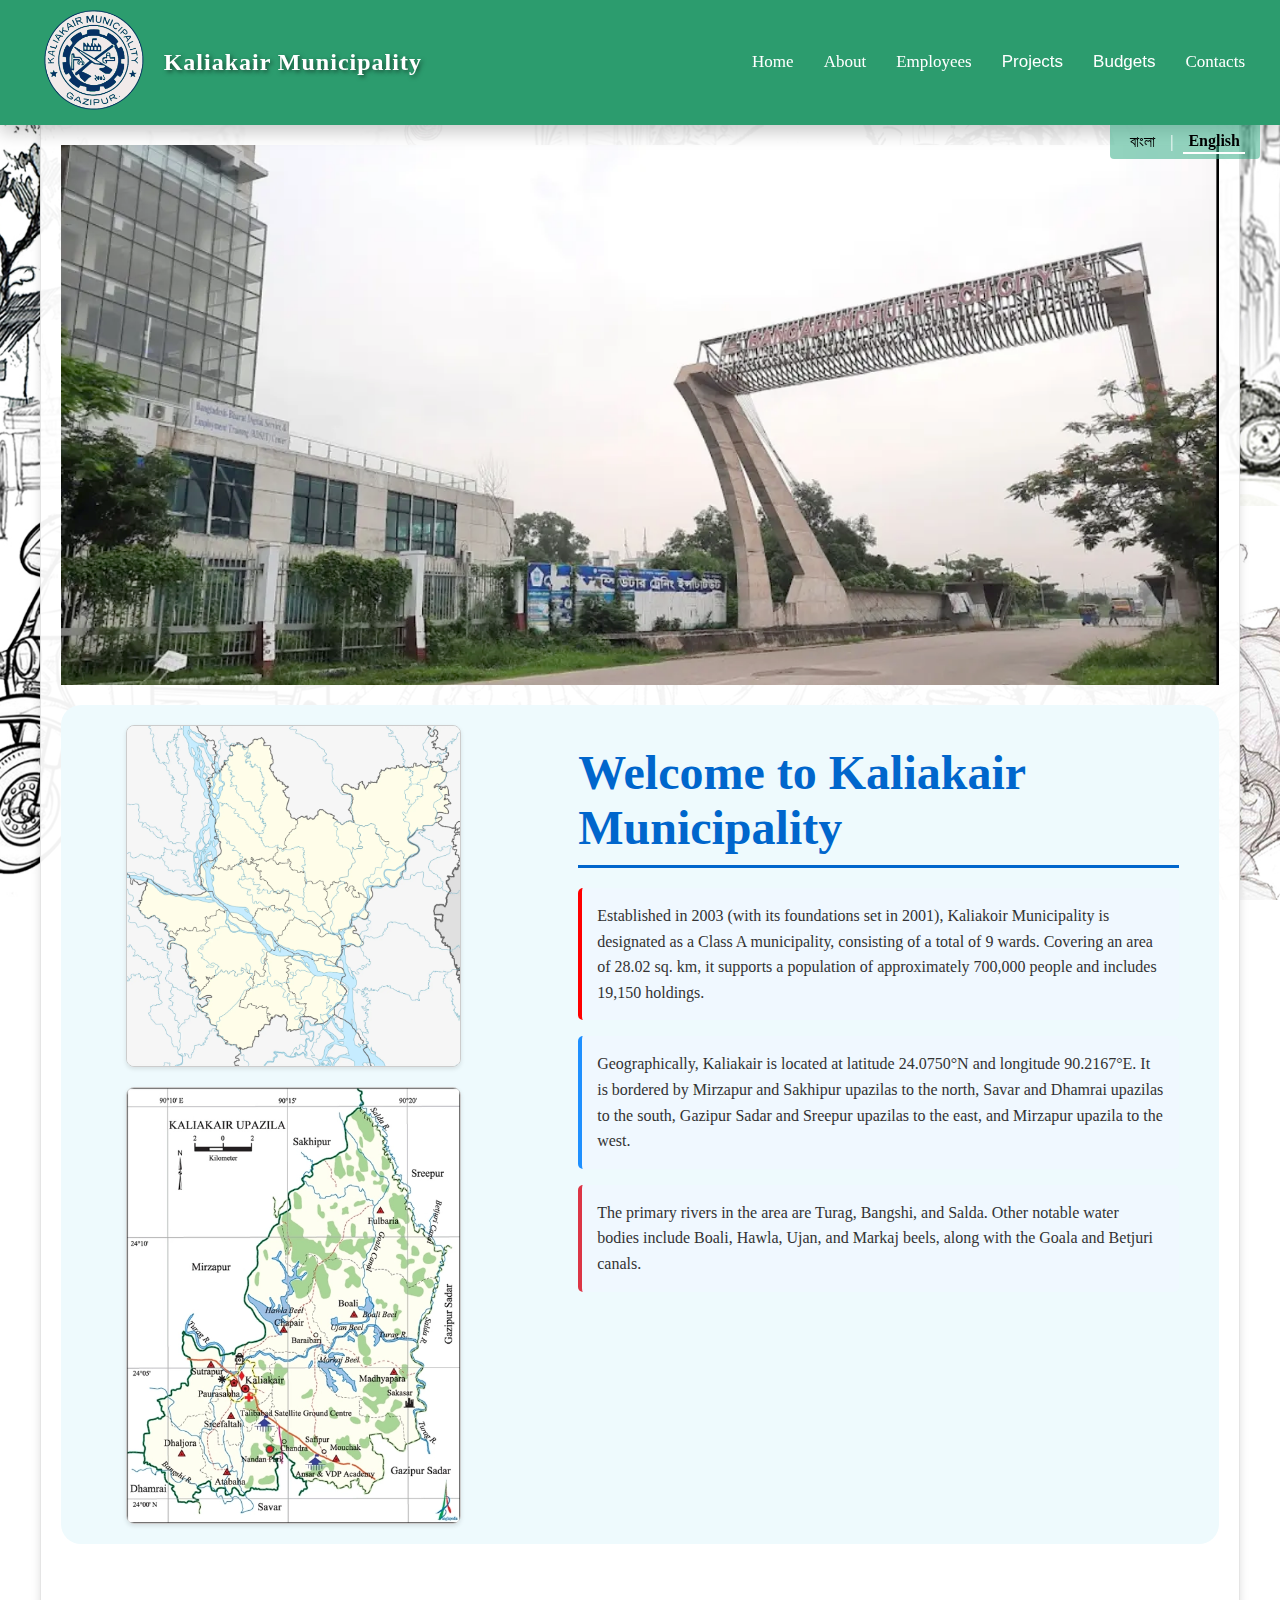
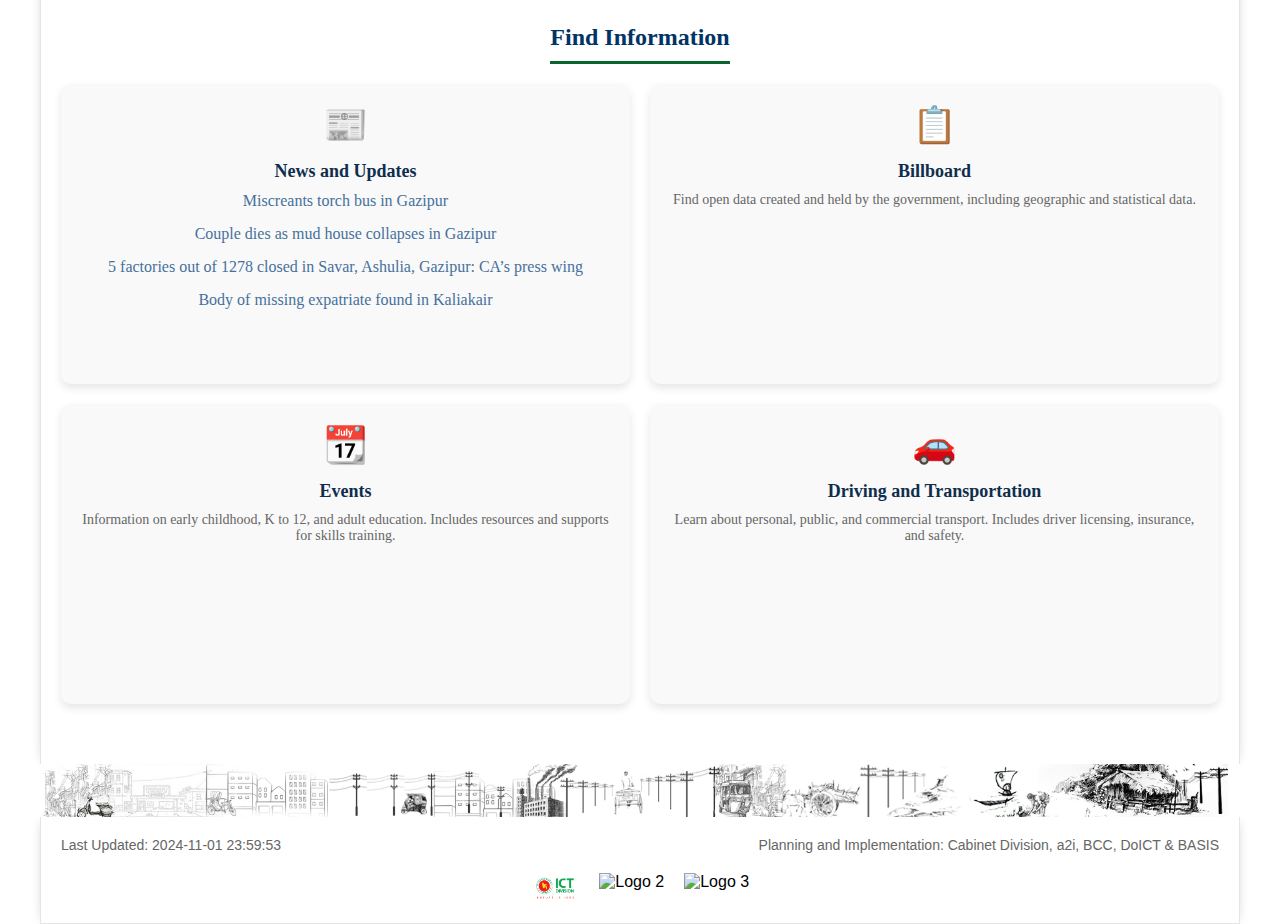
==== index.html @ f14a9e42 "img size adj" ====
<!DOCTYPE html>
<html>
  <head>
    <title>Kaliakair Pauroshova - Municipal Information</title>
    <meta charset="UTF-8">
    <meta name="viewport" content="width=device-width, initial-scale=1.0">
    <meta name="description" content="Official information about Kaliakair Pauroshova (Municipality). Learn about local governance, services, and community updates from the best pouroshova in the region.">
    <meta name="keywords" content="Kaliakair Pauroshova, Kaliakair Municipality, local government, Bangladesh municipality, pouroshova, Gazipur, Dhaka">
    <meta property="og:title" content="Kaliakair Pauroshova - Municipal Information">
    <meta property="og:description" content="Official information about Kaliakair Pauroshova (Municipality). Learn about local governance and community services.">
    <meta property="og:type" content="website">
    <meta property="og:locale" content="en_US,bn_BD">
    <meta name="language" content="English">
    <meta name="author" content="Kaliakair Pauroshova">
    <meta name="geo.region" content="BD">
    <meta name="geo.placename" content="Kaliakair">
    <meta charset="UTF-8">
		<meta name="viewport" content="width=device-width, initial-scale=1.0">
    
    <link rel="stylesheet" href="general.css">
    <link rel="stylesheet" href="navbar.css">
    <link rel="stylesheet" href="footer.css">
    <link rel="stylesheet" href="index.css">
		<title>Kaliakair Municipality</title>
  </head>
  
  <body>   

    <div class="body-section">
      <!--all the body content goes here-->
      <!--ie stuff inside inner white box-->
      <!--This dynamic header will contain image that changes with each reload-->
      <div id="dynamic-header" class="dynamic-header"></div>

      <div class="top-content">
        <div class="image-section">
          <img src="Assets/Maps/Bangladesh_Kaliakair.webp" alt="Map of Bangladesh highlighting Kaliakair">
          <img src="Assets/Maps/KaliakoirUpazilaRiver.webp" alt="Map of Kaliakair Upazila showing rivers and landmarks">
        </div>
      
        <div class="text-section">
          <h1 data-translate="welcome-title" >Welcome to Kaliakair Municipality</h1>
          
          <p data-translate="welcome-intro">
            Established in 2003 (with its foundations set in 2001), Kaliakoir Municipality 
            is designated as a Class A municipality, consisting of a total of 9 wards. 
            Covering an area of 28.02 sq. km, it supports a population of approximately 
            700,000 people and includes 19,150 holdings.
          </p>
      
          <p data-translate="welcome-geography">
            Geographically, Kaliakair is located at latitude 24.0750°N and longitude 
            90.2167°E. It is bordered by Mirzapur and Sakhipur upazilas to the north, 
            Savar and Dhamrai upazilas to the south, Gazipur Sadar and Sreepur upazilas 
            to the east, and Mirzapur upazila to the west.
          </p>
      
          <p data-translate="welcome-rivers">
            The primary rivers in the area are Turag, Bangshi, and Salda. Other notable 
            water bodies include Boali, Hawla, Ujan, and Markaj beels, along with the 
            Goala and Betjuri canals.
          </p>
        </div>
      </div>
      
      <!--information cards-->
      <div class="information-section">
        <h2 data-translate="find-info">Find Information</h2>
        <div class="info-grid">
          <div class="info-card">
            <div class="info-icon">📰</div>
            <h3 data-translate="news-header">News and Updates</h3>
            <ul>
              <li><a href="https://en.prothomalo.com/bangladesh/local-news/dbmx3by8v7" target="_blank">
                Miscreants torch bus in Gazipur</a>
              </li>
              <li><a href="https://en.prothomalo.com/bangladesh/local-news/om84py3yng" target="_blank">
                Couple dies as mud house collapses in Gazipur</a>
              </li>
              <li><a href="https://en.prothomalo.com/business/local/fow88gi0ez" target="_blank">
                5 factories out of 1278 closed in Savar, Ashulia, Gazipur: CA’s press wing</a>
              </li>
              <li><a href="https://en.prothomalo.com/bangladesh/Body-of-missing-expatriate-found-in-Kaliakair" target="_blank">
                Body of missing expatriate found in Kaliakair</a>
              </li>
            </ul>
          </div>
          <div class="info-card">
            <div class="info-icon">📋</div>
            <h3>Billboard</h3>
            <p>Find open data created and held by the government, including geographic and statistical data.</p>
          </div>
          <div class="info-card">
            <div class="info-icon">📆</div>
            <h3>Events</h3>
            <p>Information on early childhood, K to 12, and adult education. Includes resources and supports for skills training.</p>
          </div>
          <div class="info-card">
            <div class="info-icon">🚗</div>
            <h3>Driving and Transportation</h3>
            <p>Learn about personal, public, and commercial transport. Includes driver licensing, insurance, and safety.</p>
          </div>
        </div>
      </div>

    </div>
    
    
    <script src="footer-loader.js"></script>
    <script src="navbar-loader.js"></script>
    <script src="language-switcher.js"></script>
    <script src="index.js"></script>
  </body>
</html>
---- general.css ----
:root {
  --width-body-section: 1200px;
  --min-footer-width: 630px;
  --height-navbar: 125px;
  --color-navbar-transparent: rgba(0, 131, 76, 0.8);
  --color-navbar-solid: rgb(44, 156, 110);
  --color-navbar-buttons: rgb(0, 167, 117);
}


*{
  margin: 0;
  padding: 0;
  box-sizing: border-box;
}


body{
  margin-top: var(--height-navbar);
  margin-bottom: 0;

  /*bg image related css*/
  background-image: url('/Assets/artwork/web_2.jpg');
  background-position: center center;
  background-repeat: no-repeat;
  background-size: cover;
  background-attachment: fixed;
  min-height: 100vh;
}

/*Styles to make mid body section in a semi-transparent box*/
/*this box contains the webpage's main content*/
.body-section{
  max-width: var(--width-body-section);
  margin: 0 auto;
  background-color: rgba(255, 255, 255, 0.95); /* semi-transparent white */
  padding: 20px;
  
  box-shadow: 
        5px 0 10px -5px rgba(0, 0, 0, 0.1),
        -5px 0 10px -5px rgba(0, 0, 0, 0.1),
        0 5px 10px -5px rgba(0, 0, 0, 0.1);
  border-left: 1px solid rgba(0, 0, 0, 0.1);
  border-right: 1px solid rgba(0, 0, 0, 0.1);
  /*border-bottom: 1px solid rgba(0, 0, 0, 0.1);*/

  /*padding-bottom: 2500px; /*test scrolling*/
  
}
---- navbar.css ----
:root{
  --navbar-logo-margin: calc(100px - ((1700px - 100vw) / 5.5));
}

/* Base styles (mobile-first) */
.navbar {
  background-color: var(--color-navbar-transparent);
  position: fixed;
  left: 0;
  right: 0;
  top: 0;
  z-index: 1000;
  box-shadow: 0px 8px 16px 0px rgba(0, 0, 0, 0.2);

  transition: background-color 0.3s ease;
}

/*navigation top clickable header "kaliakair-pourashava"*/
.navbar-content a{
  text-decoration: none;
  color: rgb(0, 0, 0);
}

.navbar-content {
  display: flex;
  flex-direction: column;
  align-items: flex-start;
  padding: 10px;
}

.imageSection {
  display: flex;
  flex-direction: row;
  align-items: center;
  width: 100%;
  justify-content: space-between;

  transition: margin-left 0.3s ease;
}

.logoAtTop {
  width: 100px;
  height: 100px;
}

.website_title {
  font-size: 32px;
  margin: 0;
  font-family: 'Lora', serif;
  /*font-size: 48px;*/
  color: #FFFFFF;
  text-align: center;
  text-shadow: 2px 2px 4px rgba(6, 2, 2, 0.5);
  font-weight: 700;
  letter-spacing: 1px;
  padding: 20px;
}
.header-container {
  background-color: #006400;
  padding: 40px 0;
}
.hamburger {
  display: block;
  background: none;
  border: none;
  font-size: 30px;
  color: white;
  cursor: pointer;
}

.navigation-section {
  display: none;
  width: 100%;
  flex-direction: column;
  background-color: var(--color-navbar-solid);
}

.navigation-section.show {
  display: flex;
}

.navigation-section .noDrop,
.dropdown .dropbtn {
  width: 100%;
  text-align: left;
  padding: 15px;
  color: white;
  background: none;
  border: none;
  font-size: 16px;
  cursor: pointer;

  transition: background-color 0.4s ease;
}

.dropdown {
  width: 100%;
}

.dropdown-content {
  display: none;
  width: 100%;
  background-color: rgba(13, 83, 60, 0.74);
}

.dropdown.active .dropdown-content {
  display: block;
}

.dropdown-content a {
  padding: 10px 30px;
  color: white;
  text-decoration: none;
  display: block;

  transition: background-color 0.3s ease;
}

.navigation-section a,
.dropdown-content a {
  text-decoration: none;
}



/* Hover effects */
.navbar:hover{
  background-color: var(--color-navbar-solid);
}

.navigation-section .noDrop:hover,
.dropdown .dropbtn:hover,
.dropdown-content a:hover {
  background-color: rgba(91, 221, 167, 0.767);
}

/* Language selector styles for desktop size*/
.language-selector {
  position: absolute;
  top: var(--height-navbar);
  right: 20px;
  background-color: rgba(57, 175, 136, 0.548);
  padding: 5px 15px;
  border-radius: 0 0 4px 4px;
  z-index: 999;
}

.language-toggle {
  display: flex;
  gap: 10px;
  align-items: center;
  color: white;
}

.lang-btn {
  color: white;
  text-decoration: none;
  padding: 2px 5px;
  transition: opacity 0.3s ease;
}

.lang-btn:hover {
  opacity: 0.8;
}

.lang-btn.active {
  font-weight: bold;
  border-bottom: 2px solid white;
}

.language-selector:hover{
  background-color: rgb(57, 175, 136);;
}

/* Mobile responsive adjustments for lang selector */
@media screen and (max-width: 804px) {
    
  .language-selector {
    top: 137px; /* Adjust based on your mobile navbar height */
  }
  

}


/* Desktop styles */
@media screen and (min-width: 805px) {

  .navbar{
    height: var(--height-navbar);
  }

  .navbar-content {
    flex-direction: row;
    align-items: center;
    justify-content: space-between;
    padding: 10px 20px;
  }

  .imageSection {
    width: auto;
    /* Add margin to push it right */
    margin-left: 100px; /* Adjust this value as needed */
  }

  .logoAtTop {
    width: 100px;
    height: 100px;
  }

  .website_title {
    font-size: 1.5rem;
  }

  .hamburger {
    display: none;
  }

  .navigation-section {
    display: flex !important;
    flex-direction: row;
    width: auto;
    background-color: transparent;
  }

  .navigation-section .noDrop,
  .navigation-section .dropdown .dropbtn{
    height: 100%;
    font-size: 17px;
  }

  .navigation-section .noDrop,
  .dropdown .dropbtn {
    padding: 20px 15px;
  }

  .dropdown {
    position: relative;
  }

  .dropdown-content {
    position: absolute;
    top: 100%;
    left: 0;
    min-width: 160px;
    z-index: 1000;
  }

  .dropdown-content a{
    background-color: rgb(47, 133, 97);
  }

  .dropdown:hover .dropdown-content {
    display: block;
  }
}

 /* Add a media query to gradually reduce margin as screen gets smaller */
 /* Movement range */
@media screen and (min-width: 1050px) and (max-width: 1700px) {
  .imageSection {
    margin-left: var(--navbar-logo-margin);
  }
}

/* When screen gets too small, remove margin completely */
@media screen and (max-width: 1050px) {
  .imageSection {
    margin-left: 0;
  }
}
---- footer.css ----
/* Style for the image above the footer */
.footer-top-image {
  display: flex;
  justify-content: center;
}

.footer-top-image img {
  max-width: var(--width-body-section);
  height: auto;
  object-fit: contain;
}

/*Footer styles*/
.site-footer {
  background-color: transparent;
  padding:0;
  font-family: Arial, sans-serif;
}

.footer-container {
  max-width: var(--width-body-section);
  
  margin: 0 auto;
  background-color: rgba(255, 255, 255, 0.9);/*Change with bg image later*/
  padding: 20px;
  box-shadow: 
    5px 0 10px -5px rgba(0, 0, 0, 0.1),
    -5px 0 10px -5px rgba(0, 0, 0, 0.1),
    0 5px 10px -5px rgba(0, 0, 0, 0.1);
  border-left: 1px solid rgba(0, 0, 0, 0.1);
  border-right: 1px solid rgba(0, 0, 0, 0.1);
  border-bottom: 1px solid rgba(0, 0, 0, 0.1);
  
}

.footer-content {
  display: flex;
  flex-direction: column;
  align-items: center;
  text-align: center;
}

.footer-left, .footer-right {
  font-size: 14px;
  color: #666;
  margin-bottom: 10px;
}

.footer-bottom {
  margin-top: 20px;
  display: flex;
  flex-wrap: wrap;
  justify-content: center;
  align-items: center;
}

.footer-bottom img {
  height: 30px;
  margin: 5px;
}

/* target footer when it's within the same page as employee-table-container */
.body-section:has(.employee-table-container) ~ .site-footer {
  min-width: var(--min-footer-width);
}


/* Desktop styles */
@media screen and (min-width: 771px) {
  .footer-content {
    flex-direction: row;
    justify-content: space-between;
    text-align: left;
  }

  .footer-left, .footer-right {
    margin-bottom: 0;
  }

  .footer-bottom {
    flex-wrap: nowrap;
  }

  .footer-bottom img {
    margin: 0 10px;
  }
}

@media screen and (max-width: 1200px) {
  .footer-top-image img {
    max-width: 100%;
  }
}
---- index.css ----
/* Dynamic header */
.dynamic-header {
  width: 100%;
  height: 50vh;
  background-size: cover;
  background-position: center;
  background-repeat: no-repeat;
  margin-bottom: 20px;
  transition: height 0.3s ease;
}


/* Information section styles */
.information-section {
  padding: 40px 0;
  text-align: center;
}

.information-section h2 {
  font-size: 24px;
  font-weight: bold;
  color: #003366;
  margin-bottom: 20px;
  border-bottom: 3px solid #0a642c;
  display: inline-block;
  padding-bottom: 10px;
}

.info-grid {
  display: grid;
  grid-template-columns: repeat(auto-fit, minmax(430px, 1fr));
  gap: 20px;
}

.info-card {
  background-color: #f9f9f9;
  border-radius: 10px;
  padding: 20px;
  box-shadow: 0 4px 8px rgba(0, 0, 0, 0.1);
  text-align: center;
  transition: transform 0.3s ease;
  min-height: 300px;
}

.info-card:hover {
  transform: translateY(-5px);
}

.info-icon {
  font-size: 36px;
  color: #003366;
  margin-bottom: 15px;
}

.info-card h3 {
  font-size: 18px;
  font-weight: bold;
  color: #0f2e4d;
  margin-bottom: 10px;
}

.info-card p {
  color: #666;
  font-size: 14px;
}

/* Styling for news links */
.info-card ul {
  list-style: none;
  padding-left: 0;
}

.info-card ul li {
  margin-bottom: 10px;
}

.info-card ul li a {
  color: #46719c;
  font-size: 16px;
  text-decoration: none;
  font-weight: 500;
  transition: color 0.3s ease, transform 0.2s ease;
  display: inline-block;
  padding-bottom: 3px;
  border-bottom: 2px solid transparent;
}

.info-card ul li a:hover {
  color: #358b24;
  transform: translateX(5px);
  border-bottom: 2px solid #11640a;
}

.info-card ul li a:active {
  color: #096b00;
}

/* Top content section styles */
.top-content {
  display: flex;
  gap: 30px;
  padding: 20px;
  background-color: #eefafd;
  border-radius: 20px;
  margin-bottom: 40px;
  align-items: flex-start;
}

/* Image section styles */
.image-section {
  flex: 0 0 40%;
  display: flex;
  flex-direction: column;
  gap: 20px;
}

.image-section img {
  width: 75%;
  height: auto;
  margin-left: 10%;
  border: 1px solid #ccc;
  border-radius: 8px;
  box-shadow: 0 2px 4px rgba(0, 0, 0, 0.1);
}

/* Text section styles */
.text-section {
  flex: 1;
  padding: 20px;
}

.text-section h1 {
  color: #0066cc;
  font-size: 3rem;
  font-weight: bolder;
  margin-bottom: 20px;
  border-bottom: 3px solid #0066cc;
  padding-bottom: 10px;
}

.text-section p {
  background-color: #f0f8ff; /* Light blue background for emphasis */
  padding: 15px;
  border-left: 4px solid red; 
  border-radius: 5px;
  margin-bottom: 1rem;
  font-size: 1rem;
  color: #333; /* Dark text color for readability */
  line-height: 1.6;
}

.text-section p:nth-child(4) {
  border-left-color: #dc3545; 
}

.text-section p:nth-child(3) {
  border-left-color: #1e90ff; /* Blue border for water bodies info */
}

/* Responsive design */
@media (max-width: 805px) {
  .top-content {
    flex-direction: column-reverse;
    align-items: center;
  }

  .image-section {
    flex: none;
    width: 100%;
    max-width: 500px;
  }
  .image-section img{
    width: 70%;
    margin: 0 auto;
    display: block;
  }

  .text-section {
    padding: 20px 0;
    width: 100%;
  }
}

/* top-content adjustments for very small screens */
@media (max-width: 480px) {
  .image-section img {
    width: 85%; /* Slightly larger for very small screens to maintain readability */
  }
  
  .text-section h1 {
    font-size: 1.5rem;
  }
  
  .text-section p {
    font-size: 0.9rem;
    padding: 12px;
  }
}

@media (max-width: 590px) {
  .info-grid {
    grid-template-columns: 1fr;
  }
  
  .info-card {
    min-width: auto;
    width: 90%;
    margin: 0 auto;
  }
  
  .info-card ul li a {
    font-size: 15px;
  }
}

@media (min-width: 1200px) {
  .dynamic-header {
    height: 60vh;
  }
}
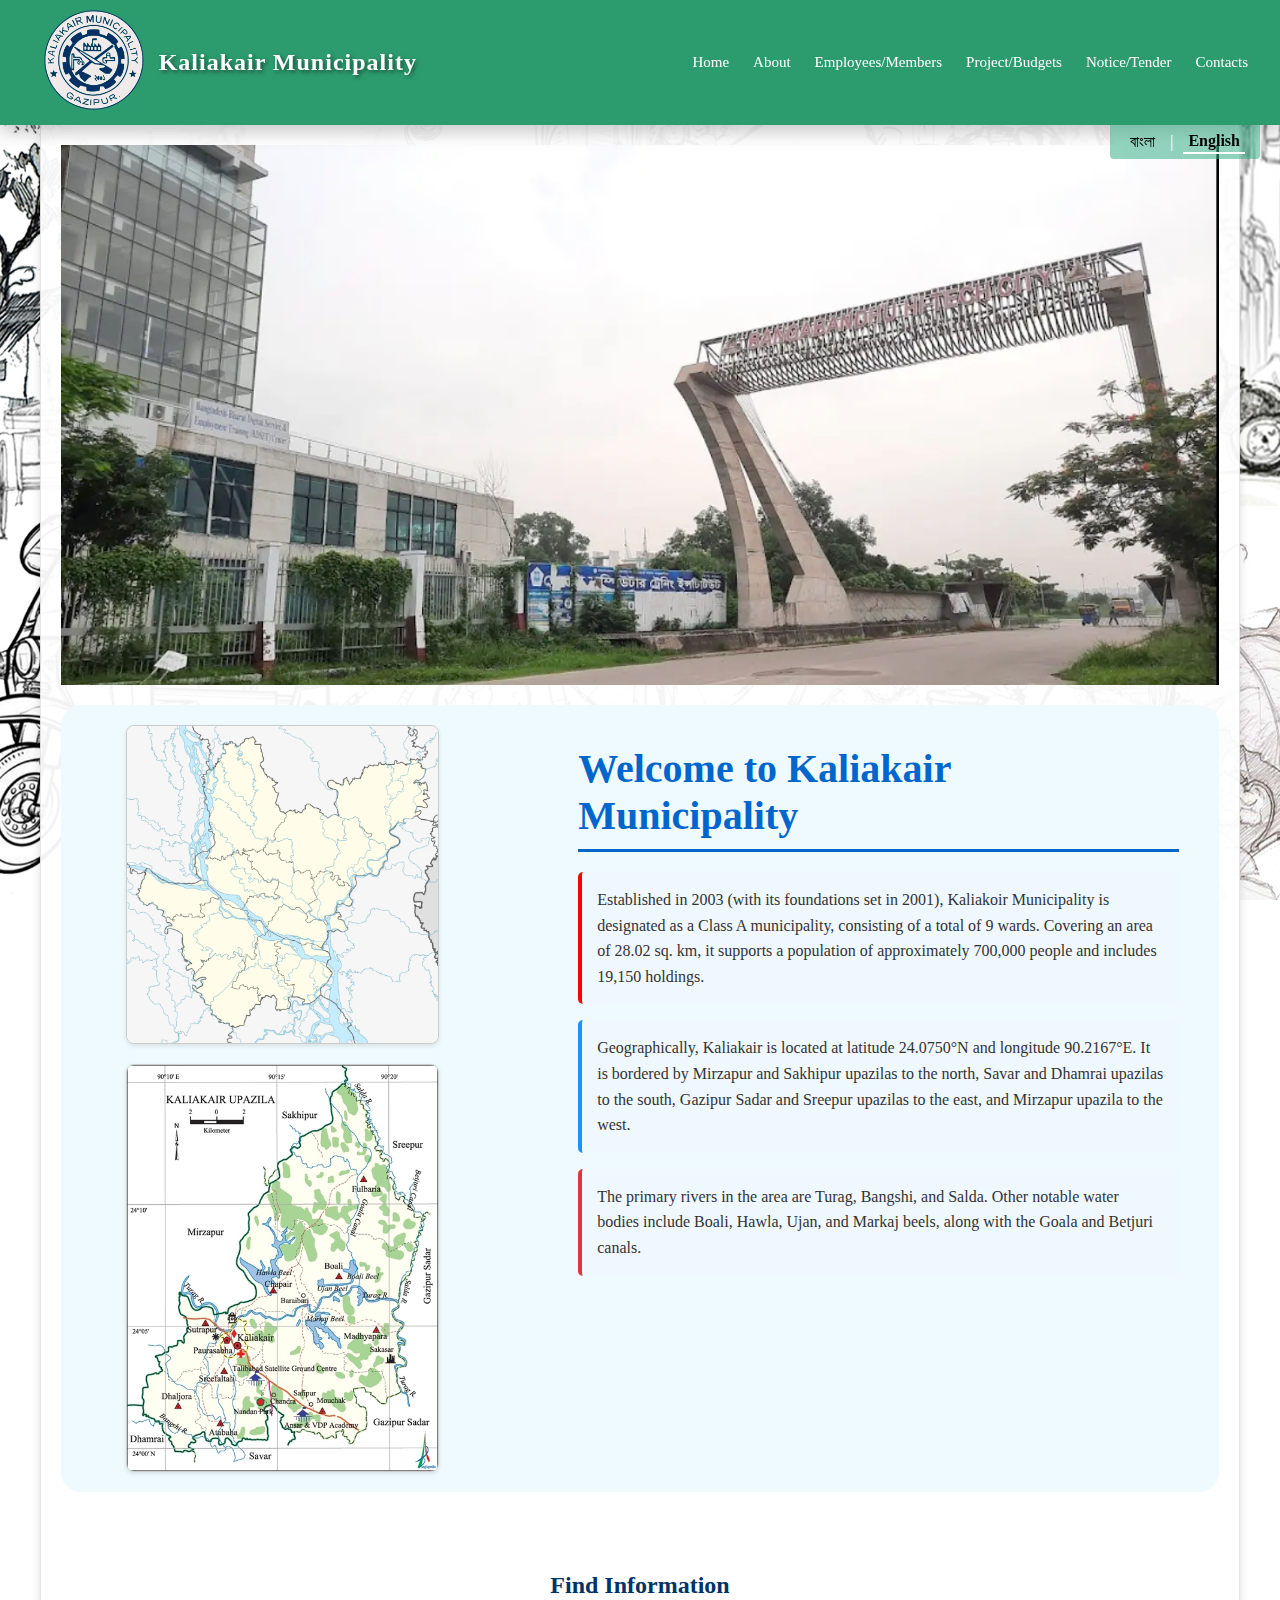
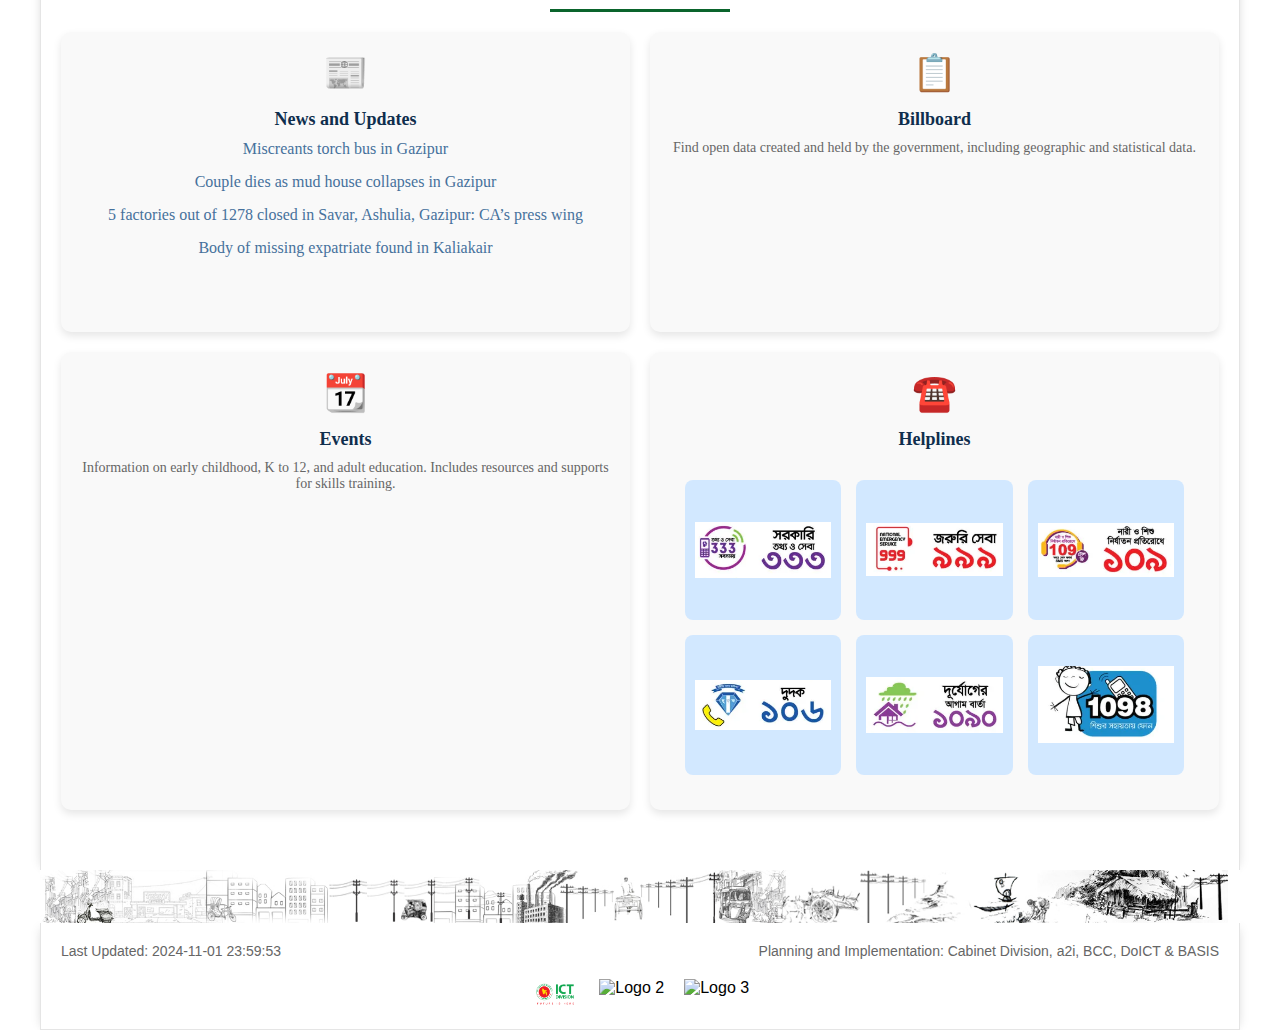
==== commit a25d98e8: "helpline images added: better res might be needed" ====
--- a/index.html
+++ b/index.html
@@ -96,10 +96,33 @@
             <p>Information on early childhood, K to 12, and adult education. Includes resources and supports for skills training.</p>
           </div>
           <div class="info-card">
-            <div class="info-icon">🚗</div>
-            <h3>Driving and Transportation</h3>
-            <p>Learn about personal, public, and commercial transport. Includes driver licensing, insurance, and safety.</p>
-          </div>
+            <div class="info-icon">☎️</div>
+            <h3>Helplines</h3>
+            <div class="helpline-grid">
+              <div class="helpline-item">
+                  <img src="Assets/HelplineImages/333.png" alt="Emergency Info" class="helpline-img">
+              </div>
+              
+              <div class="helpline-item">
+                  <img src="Assets/HelplineImages/999.png" alt="National Emergency Service" class="helpline-img">                  
+              </div>
+              
+              <div class="helpline-item">
+                  <img src="Assets/HelplineImages/109.png" alt="###Road Infrastructure" class="helpline-img">                  
+              </div>
+              
+              <div class="helpline-item">
+                  <img src="Assets/HelplineImages/106.png" alt="###Parking Facilities" class="helpline-img">                  
+              </div>
+              
+              <div class="helpline-item">
+                  <img src="Assets/HelplineImages/1090.png" alt="###Bicycle Lanes" class="helpline-img">                  
+              </div>
+              
+              <div class="helpline-item">
+                  <img src="Assets/HelplineImages/1098.png" alt="###Pedestrian Walkways" class="helpline-img">                  
+              </div>
+            </div>
         </div>
       </div>
 
--- a/navbar.css
+++ b/navbar.css
@@ -26,6 +26,8 @@
   flex-direction: column;
   align-items: flex-start;
   padding: 10px;
+
+  margin: 0 auto;
 }
 
 .imageSection {
@@ -53,7 +55,7 @@
   text-shadow: 2px 2px 4px rgba(6, 2, 2, 0.5);
   font-weight: 700;
   letter-spacing: 1px;
-  padding: 20px;
+  padding: 15px;
 }
 .header-container {
   background-color: #006400;
@@ -73,6 +75,8 @@
   width: 100%;
   flex-direction: column;
   background-color: var(--color-navbar-solid);
+
+  flex-wrap: nowrap; /* Prevent wrapping on smaller screens */
 }
 
 .navigation-section.show {
@@ -89,6 +93,11 @@
   border: none;
   font-size: 16px;
   cursor: pointer;
+
+  white-space: nowrap; /* Prevent text wrapping */
+  overflow: hidden;
+  text-overflow: ellipsis;
+  min-width: max-content; /* Ensure buttons don't shrink smaller than their content */
 
   transition: background-color 0.4s ease;
 }
@@ -184,7 +193,7 @@
 
 
 /* Desktop styles */
-@media screen and (min-width: 805px) {
+@media screen and (min-width: 860px) {
 
   .navbar{
     height: var(--height-navbar);
@@ -226,12 +235,12 @@
   .navigation-section .noDrop,
   .navigation-section .dropdown .dropbtn{
     height: 100%;
-    font-size: 17px;
+    font-size: 15px;
   }
 
   .navigation-section .noDrop,
   .dropdown .dropbtn {
-    padding: 20px 15px;
+    padding: 20px 12px;
   }
 
   .dropdown {
--- a/index.css
+++ b/index.css
@@ -116,7 +116,7 @@
 }
 
 .image-section img {
-  width: 75%;
+  width: 70%;
   height: auto;
   margin-left: 10%;
   border: 1px solid #ccc;
@@ -132,7 +132,7 @@
 
 .text-section h1 {
   color: #0066cc;
-  font-size: 3rem;
+  font-size: 2.5rem;
   font-weight: bolder;
   margin-bottom: 20px;
   border-bottom: 3px solid #0066cc;
@@ -158,8 +158,91 @@
   border-left-color: #1e90ff; /* Blue border for water bodies info */
 }
 
-/* Responsive design */
-@media (max-width: 805px) {
+
+/*Helpline grid styles*/
+.helpline-grid {
+  display: grid;
+  grid-template-columns: repeat(2, 1fr);
+  gap: 15px;
+  padding: 15px;
+  margin-top: 15px;
+}
+
+.helpline-item {
+  position: relative;
+  overflow: hidden;
+  border-radius: 8px;
+  background-color: #d2e8ff;
+  height: 120px;
+  display: flex;
+  align-items: center;
+  justify-content: center;
+}
+
+.helpline-img {
+  width: 100%;
+  height: 100%;
+  object-fit: contain;
+  padding: 10px;
+}
+/*
+.helpline-caption {
+  position: absolute;
+  bottom: 0;
+  left: 0;
+  right: 0;
+  background: rgba(0, 0, 0, 0.7);
+  color: white;
+  padding: 8px;
+  text-align: center;
+  font-size: 14px;
+}
+*/
+
+/*Responsive design for helpline images grid*/
+/* Medium screens */
+@media (min-width: 586px) and (max-width: 920px) {
+  .helpline-grid {
+      grid-template-columns: repeat(2, 1fr);
+  }
+  .helpline-item {
+      height: 150px;
+  }
+}
+
+/* Large screens */
+@media (min-width: 921px) {
+  .helpline-grid {
+      grid-template-columns: repeat(3, 1fr);
+  }
+  .helpline-item {
+      height: 140px;
+  }
+}
+
+
+/* Small screens */
+@media (max-width: 585px) {
+  .helpline-grid {
+      grid-template-columns: repeat(2, 1fr);
+  }
+  .helpline-item {
+      height: 110px;
+  }
+}
+
+/* Extra small screens */
+@media (max-width: 471px) {
+  .helpline-grid {
+      grid-template-columns: repeat(1, 1fr);
+  }
+  .helpline-item {
+      height: 120px;
+  }
+}
+
+/* Responsive design for top content*/
+@media (max-width: 950px) {
   .top-content {
     flex-direction: column-reverse;
     align-items: center;
@@ -198,6 +281,7 @@
   }
 }
 
+/*Responsivve design for info cards*/
 @media (max-width: 590px) {
   .info-grid {
     grid-template-columns: 1fr;
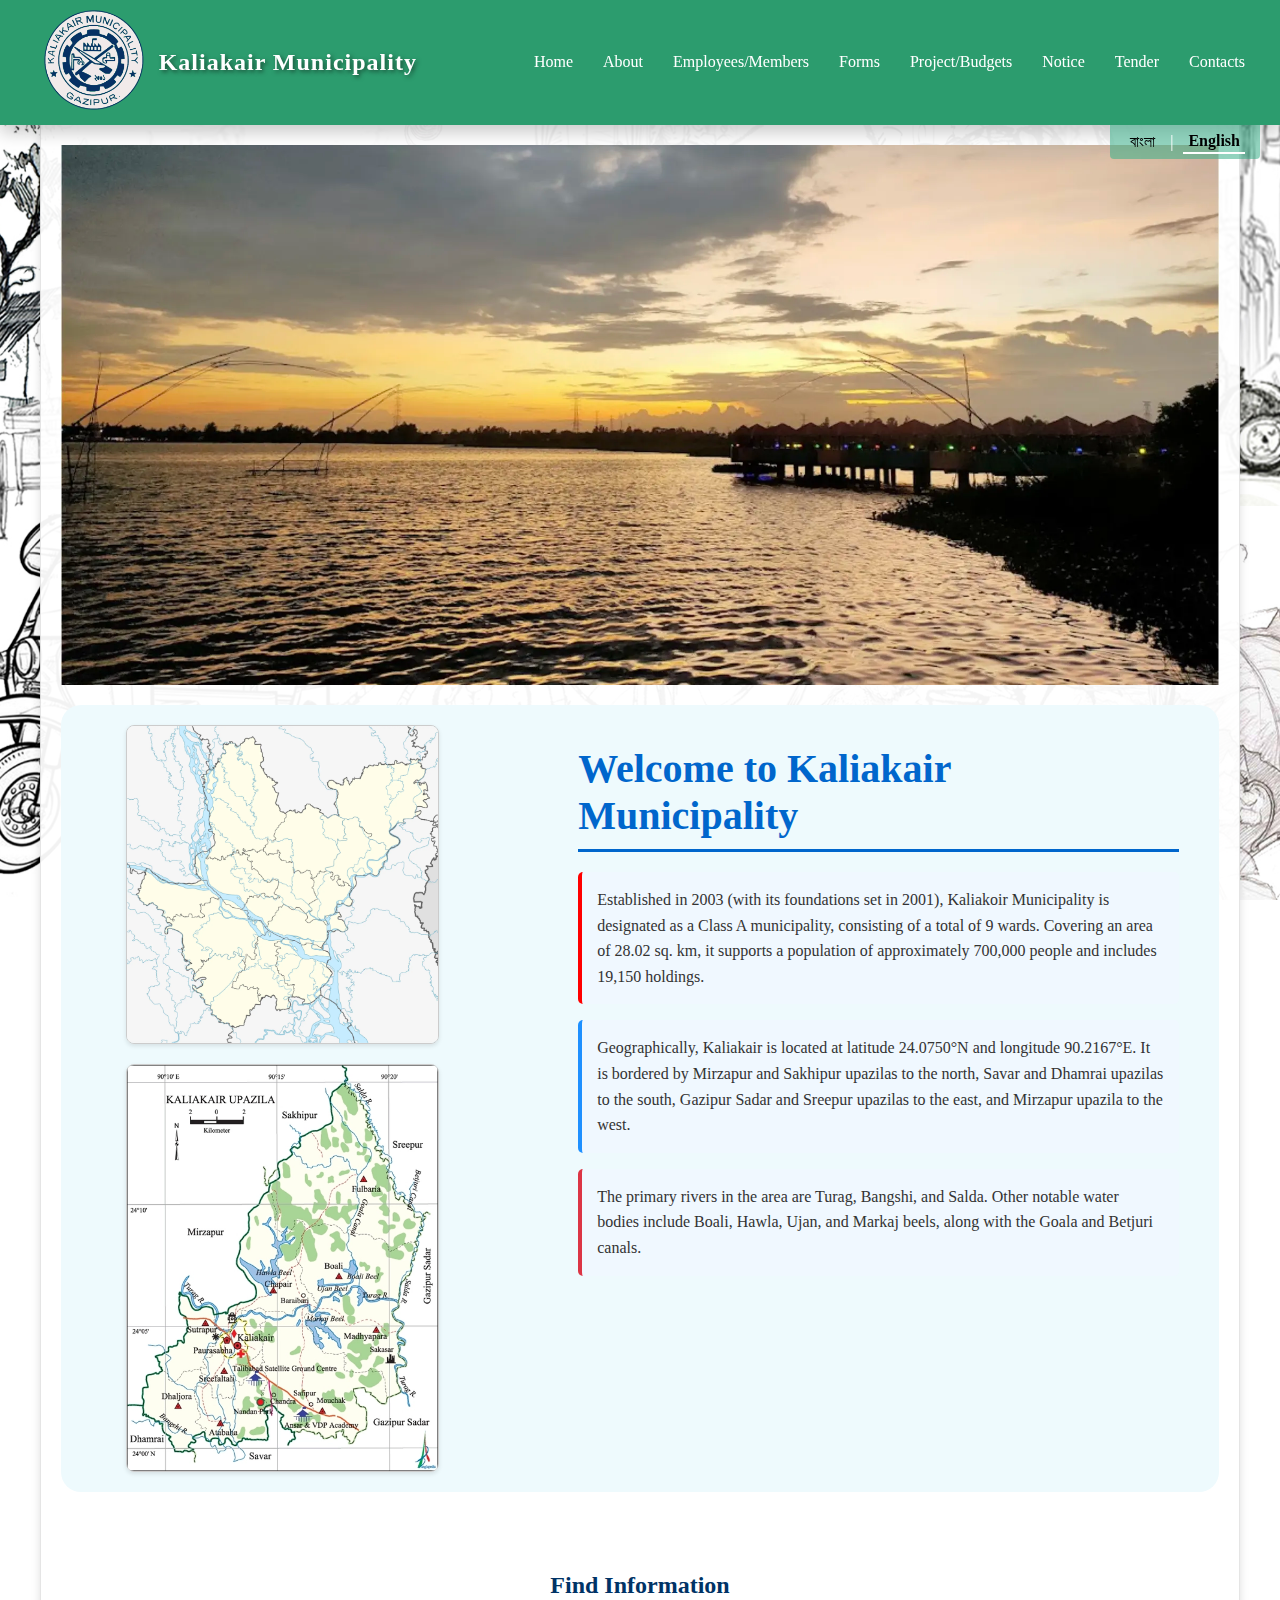
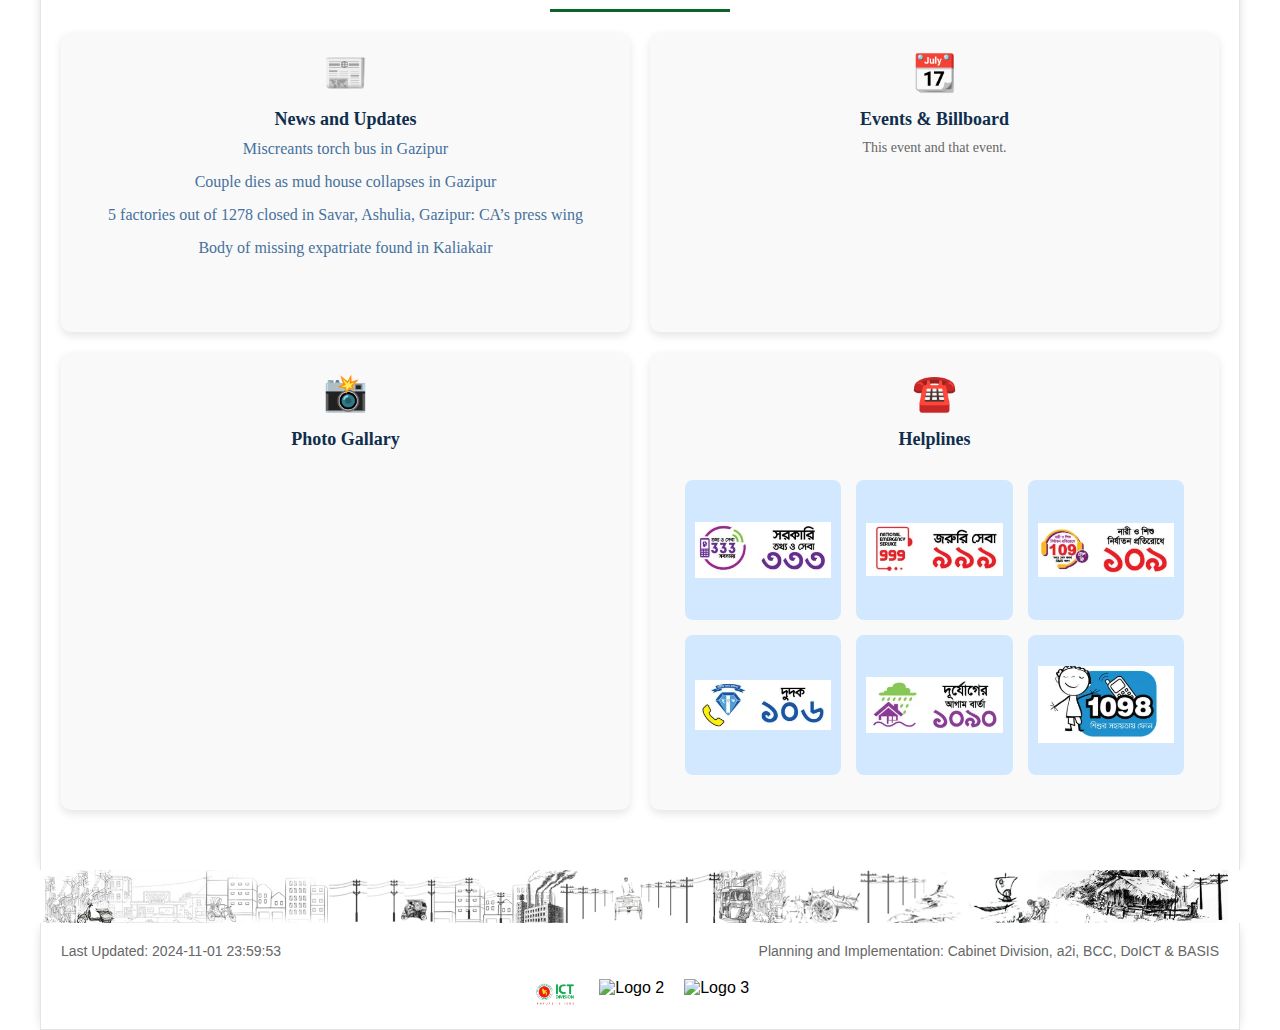
==== commit 5864560b: "photo gallary sec of home page basic layout made" ====
--- a/index.html
+++ b/index.html
@@ -86,14 +86,14 @@
             </ul>
           </div>
           <div class="info-card">
-            <div class="info-icon">📋</div>
-            <h3>Billboard</h3>
-            <p>Find open data created and held by the government, including geographic and statistical data.</p>
+            <div class="info-icon">📆</div>
+            <h3>Events & Billboard</h3>
+            <p>This event and that event.</p>
           </div>
           <div class="info-card">
-            <div class="info-icon">📆</div>
-            <h3>Events</h3>
-            <p>Information on early childhood, K to 12, and adult education. Includes resources and supports for skills training.</p>
+            <div class="info-icon">📸</div>
+            <h3>Photo Gallary</h3>
+            <!--Gallary stuff-->
           </div>
           <div class="info-card">
             <div class="info-icon">☎️</div>
@@ -108,19 +108,19 @@
               </div>
               
               <div class="helpline-item">
-                  <img src="Assets/HelplineImages/109.png" alt="###Road Infrastructure" class="helpline-img">                  
+                  <img src="Assets/HelplineImages/109.png" alt="Domestic Violencece Helpline" class="helpline-img">                  
               </div>
               
               <div class="helpline-item">
-                  <img src="Assets/HelplineImages/106.png" alt="###Parking Facilities" class="helpline-img">                  
+                  <img src="Assets/HelplineImages/106.png" alt="Anti Corruption Helpline" class="helpline-img">                  
               </div>
               
               <div class="helpline-item">
-                  <img src="Assets/HelplineImages/1090.png" alt="###Bicycle Lanes" class="helpline-img">                  
+                  <img src="Assets/HelplineImages/1090.png" alt="Natural Disaster Prediction" class="helpline-img">                  
               </div>
               
               <div class="helpline-item">
-                  <img src="Assets/HelplineImages/1098.png" alt="###Pedestrian Walkways" class="helpline-img">                  
+                  <img src="Assets/HelplineImages/1098.png" alt="Child help helpline" class="helpline-img">                  
               </div>
             </div>
         </div>
--- a/navbar.css
+++ b/navbar.css
@@ -193,7 +193,7 @@
 
 
 /* Desktop styles */
-@media screen and (min-width: 860px) {
+@media screen and (min-width: 926px){
 
   .navbar{
     height: var(--height-navbar);
@@ -232,16 +232,6 @@
     background-color: transparent;
   }
 
-  .navigation-section .noDrop,
-  .navigation-section .dropdown .dropbtn{
-    height: 100%;
-    font-size: 15px;
-  }
-
-  .navigation-section .noDrop,
-  .dropdown .dropbtn {
-    padding: 20px 12px;
-  }
 
   .dropdown {
     position: relative;
@@ -277,4 +267,16 @@
   .imageSection {
     margin-left: 0;
   }
-}
+  /*reduce font size and padding*/
+  .navigation-section .noDrop,
+  .navigation-section .dropdown .dropbtn{
+    height: 100%;
+    font-size: 14px;
+  }
+
+  .navigation-section .noDrop,
+  .dropdown .dropbtn {
+    padding: 20px 10px;
+  }
+
+}
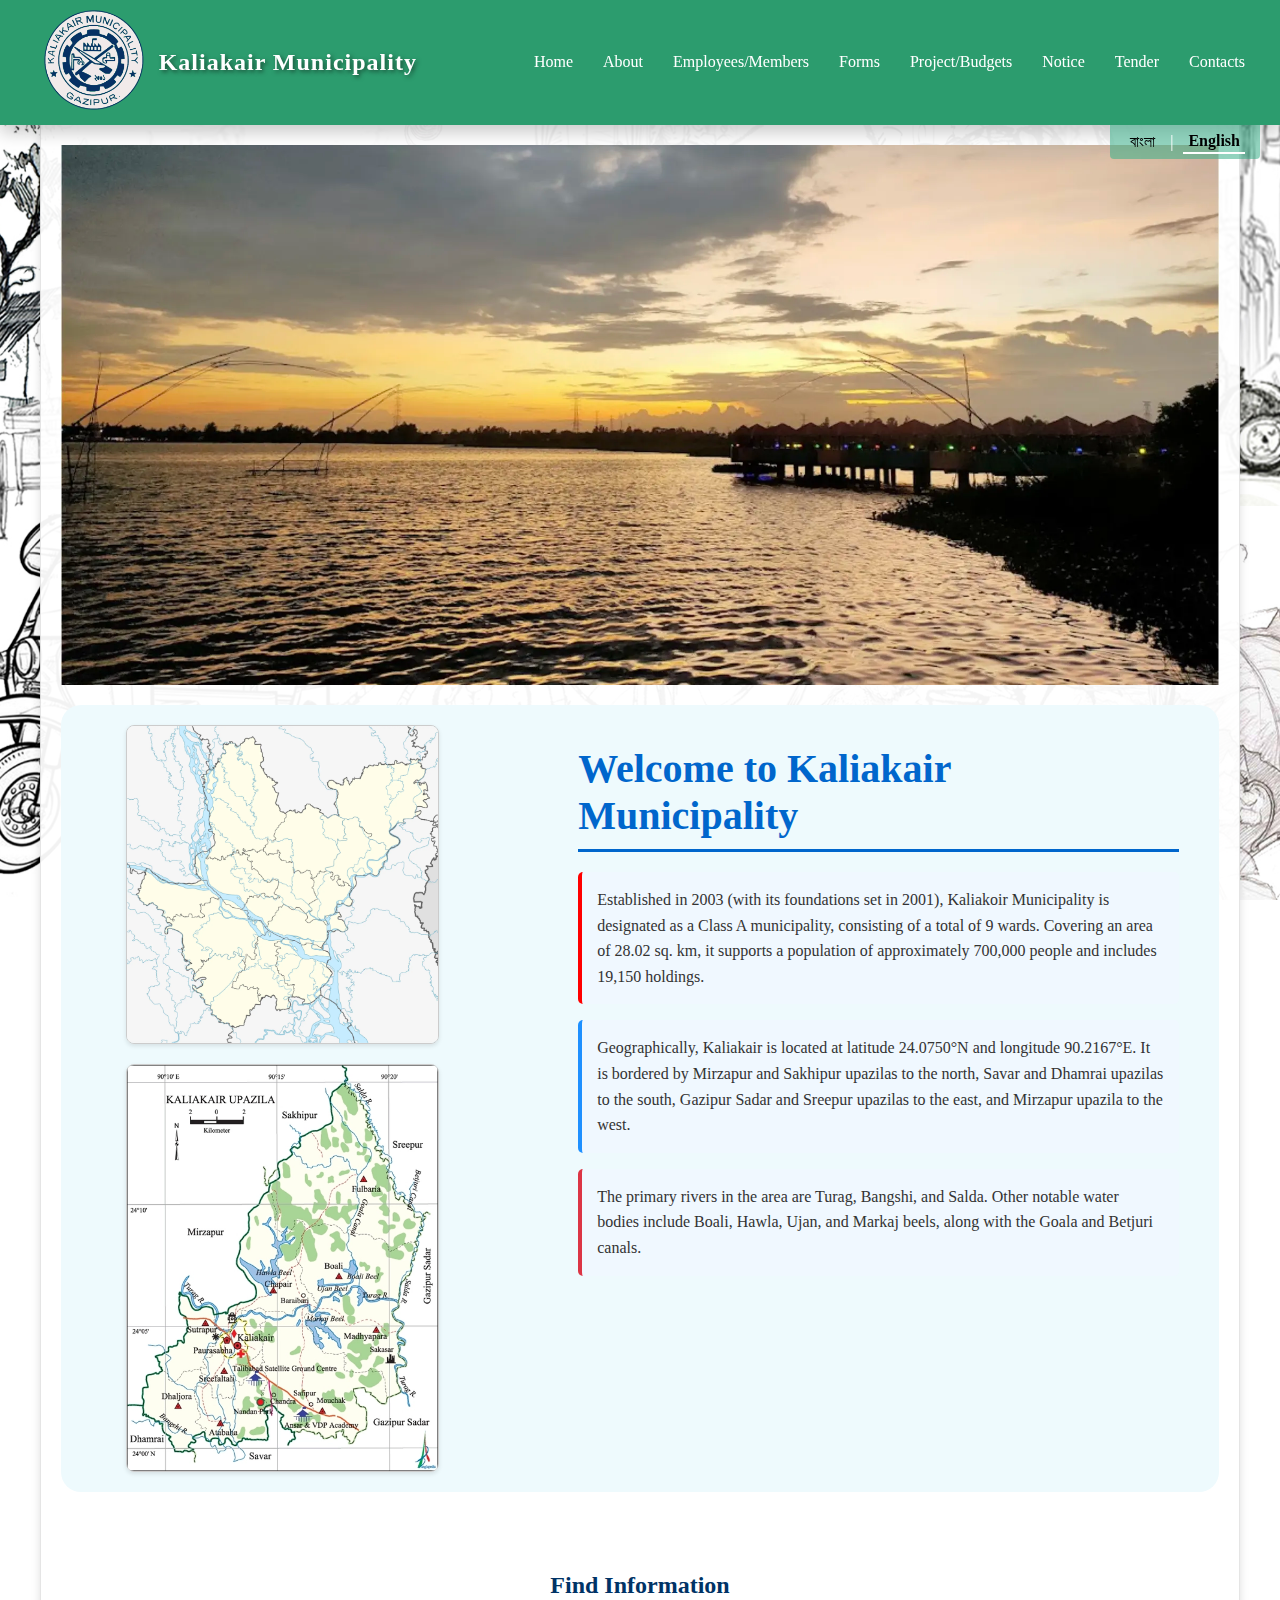
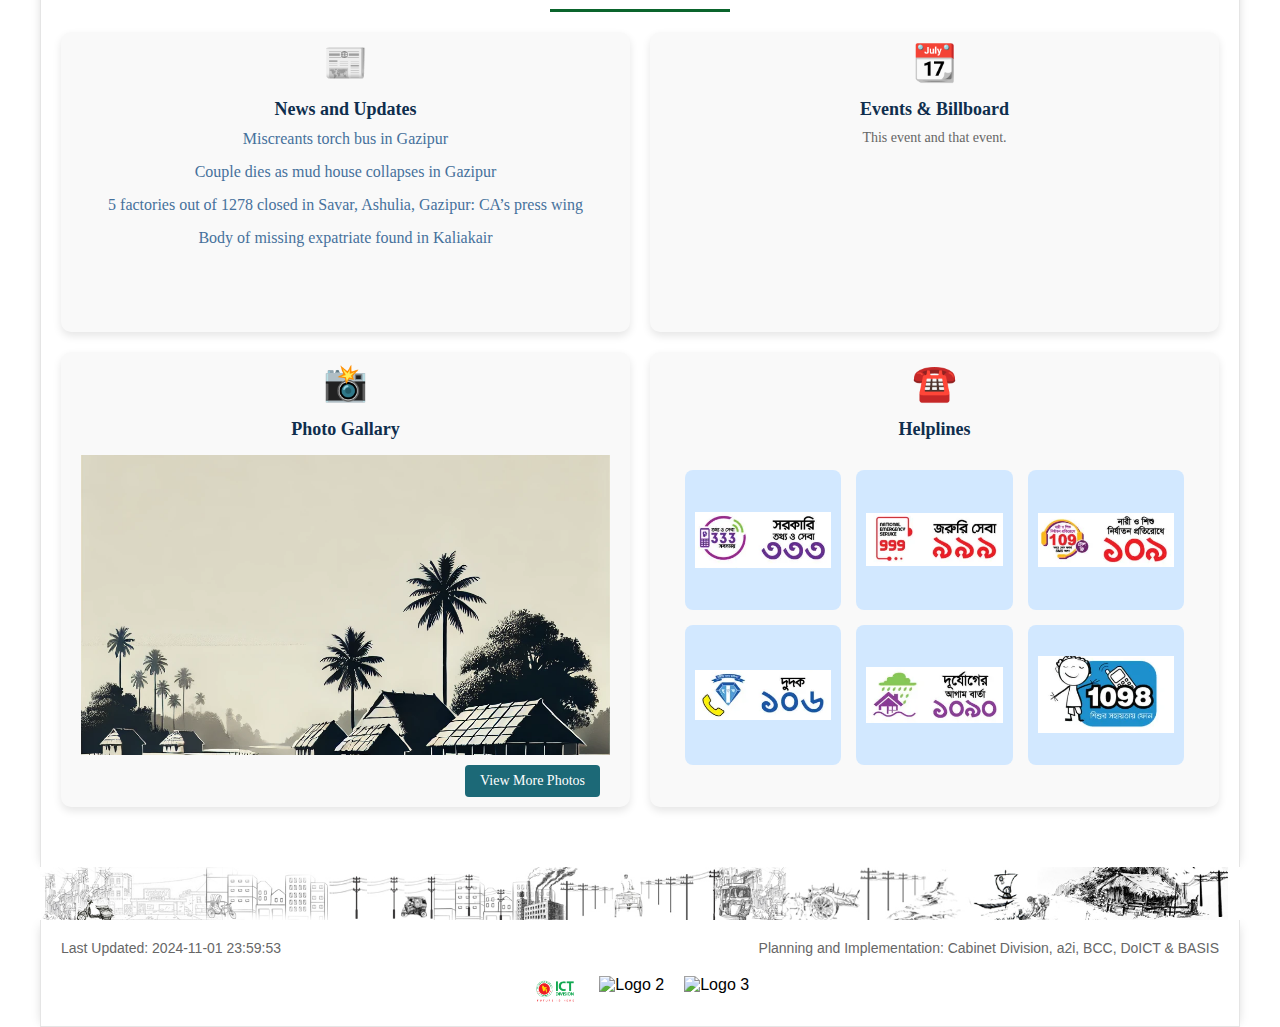
==== commit edf48872: "photo gallery info card made functional" ====
--- a/index.html
+++ b/index.html
@@ -85,42 +85,58 @@
               </li>
             </ul>
           </div>
+
           <div class="info-card">
             <div class="info-icon">📆</div>
             <h3>Events & Billboard</h3>
             <p>This event and that event.</p>
           </div>
+
           <div class="info-card">
             <div class="info-icon">📸</div>
             <h3>Photo Gallary</h3>
-            <!--Gallary stuff-->
+            <div class="slideshow-wrapper">
+              <div class="slideshow">
+                <img src="Assets/simpleBackground2.webp" class="slide-img" alt="Kaliakair Photo">
+                <img src="Assets/Picture/Bangabandhu_hi_tech.webp" class="slide-img" alt="Bangabandhu Hi-tech Park">
+                <img src="Assets/Picture/Kaliakoir_rail.webp" class="slide-img" alt="Kaliakair Railway">
+                <img src="Assets/Picture/Mokhosh_swamp2.webp" class="slide-img" alt="Mokhosh Swamp">
+                <img src="Assets/Picture/ShreefaltaliCourtOfEstate.webp" class="slide-img" alt="Shreefaltali Court">
+              </div>
+            </div>
+
+            <div class="view-more-container">
+              <a href="gallery.html" class="view-more-btn">View More Photos</a>
+            </div>
           </div>
+
           <div class="info-card">
             <div class="info-icon">☎️</div>
             <h3>Helplines</h3>
             <div class="helpline-grid">
+
               <div class="helpline-item">
-                  <img src="Assets/HelplineImages/333.png" alt="Emergency Info" class="helpline-img">
+                <img src="Assets/HelplineImages/333.png" alt="Emergency Info" class="helpline-img">
               </div>
               
               <div class="helpline-item">
-                  <img src="Assets/HelplineImages/999.png" alt="National Emergency Service" class="helpline-img">                  
+                <img src="Assets/HelplineImages/999.png" alt="National Emergency Service" class="helpline-img">                  
               </div>
               
               <div class="helpline-item">
-                  <img src="Assets/HelplineImages/109.png" alt="Domestic Violencece Helpline" class="helpline-img">                  
+                <img src="Assets/HelplineImages/109.png" alt="Domestic Violencece Helpline" class="helpline-img">                  
               </div>
               
               <div class="helpline-item">
-                  <img src="Assets/HelplineImages/106.png" alt="Anti Corruption Helpline" class="helpline-img">                  
+                <img src="Assets/HelplineImages/106.png" alt="Anti Corruption Helpline" class="helpline-img">                  
               </div>
               
               <div class="helpline-item">
-                  <img src="Assets/HelplineImages/1090.png" alt="Natural Disaster Prediction" class="helpline-img">                  
+                <img src="Assets/HelplineImages/1090.png" alt="Natural Disaster Prediction" class="helpline-img">                  
               </div>
               
               <div class="helpline-item">
-                  <img src="Assets/HelplineImages/1098.png" alt="Child help helpline" class="helpline-img">                  
+                <img src="Assets/HelplineImages/1098.png" alt="Child help helpline" class="helpline-img">                  
               </div>
             </div>
         </div>
--- a/index.css
+++ b/index.css
@@ -36,7 +36,7 @@
 .info-card {
   background-color: #f9f9f9;
   border-radius: 10px;
-  padding: 20px;
+  padding: 10px 20px;
   box-shadow: 0 4px 8px rgba(0, 0, 0, 0.1);
   text-align: center;
   transition: transform 0.3s ease;
@@ -199,6 +199,71 @@
 }
 */
 
+.slideshow-wrapper {
+  width: 100%;
+  height: 300px;
+  overflow: hidden;
+  position: relative;
+  margin-top: 15px;
+}
+
+.slideshow {
+  width: 100%;
+  height: 100%;
+  position: relative;
+}
+
+.slide-img {
+  position: absolute;
+  top: 0;
+  left: 0;
+  width: 100%;
+  height: 100%;
+  object-fit: cover;
+  opacity: 0;
+  transition: opacity 0.5s ease-in-out;
+}
+
+.slide-img.active {
+  opacity: 1;
+}
+
+/* View More button styles */
+.view-more-container {
+  text-align: right;
+  margin-top: 10px;
+  padding-right: 10px;
+}
+
+.view-more-btn {
+  display: inline-block;
+  padding: 8px 15px;
+  background-color: #1c6977;
+  color: white;
+  text-decoration: none;
+  border-radius: 4px;
+  font-size: 14px;
+  transition: all 0.3s ease;
+}
+
+.view-more-btn:hover {
+  background-color: #398997;
+  transform: translateY(-2px);
+  box-shadow: 0 2px 5px rgba(0,0,0,0.2);
+}
+
+.view-more-btn:active {
+  transform: translateY(0);
+}
+
+/* Adjust view more button position for smaller screens */
+@media (max-width: 590px) {
+  .view-more-container {
+      text-align: center;
+      margin-top: 15px;
+  }
+}
+
 /*Responsive design for helpline images grid*/
 /* Medium screens */
 @media (min-width: 586px) and (max-width: 920px) {
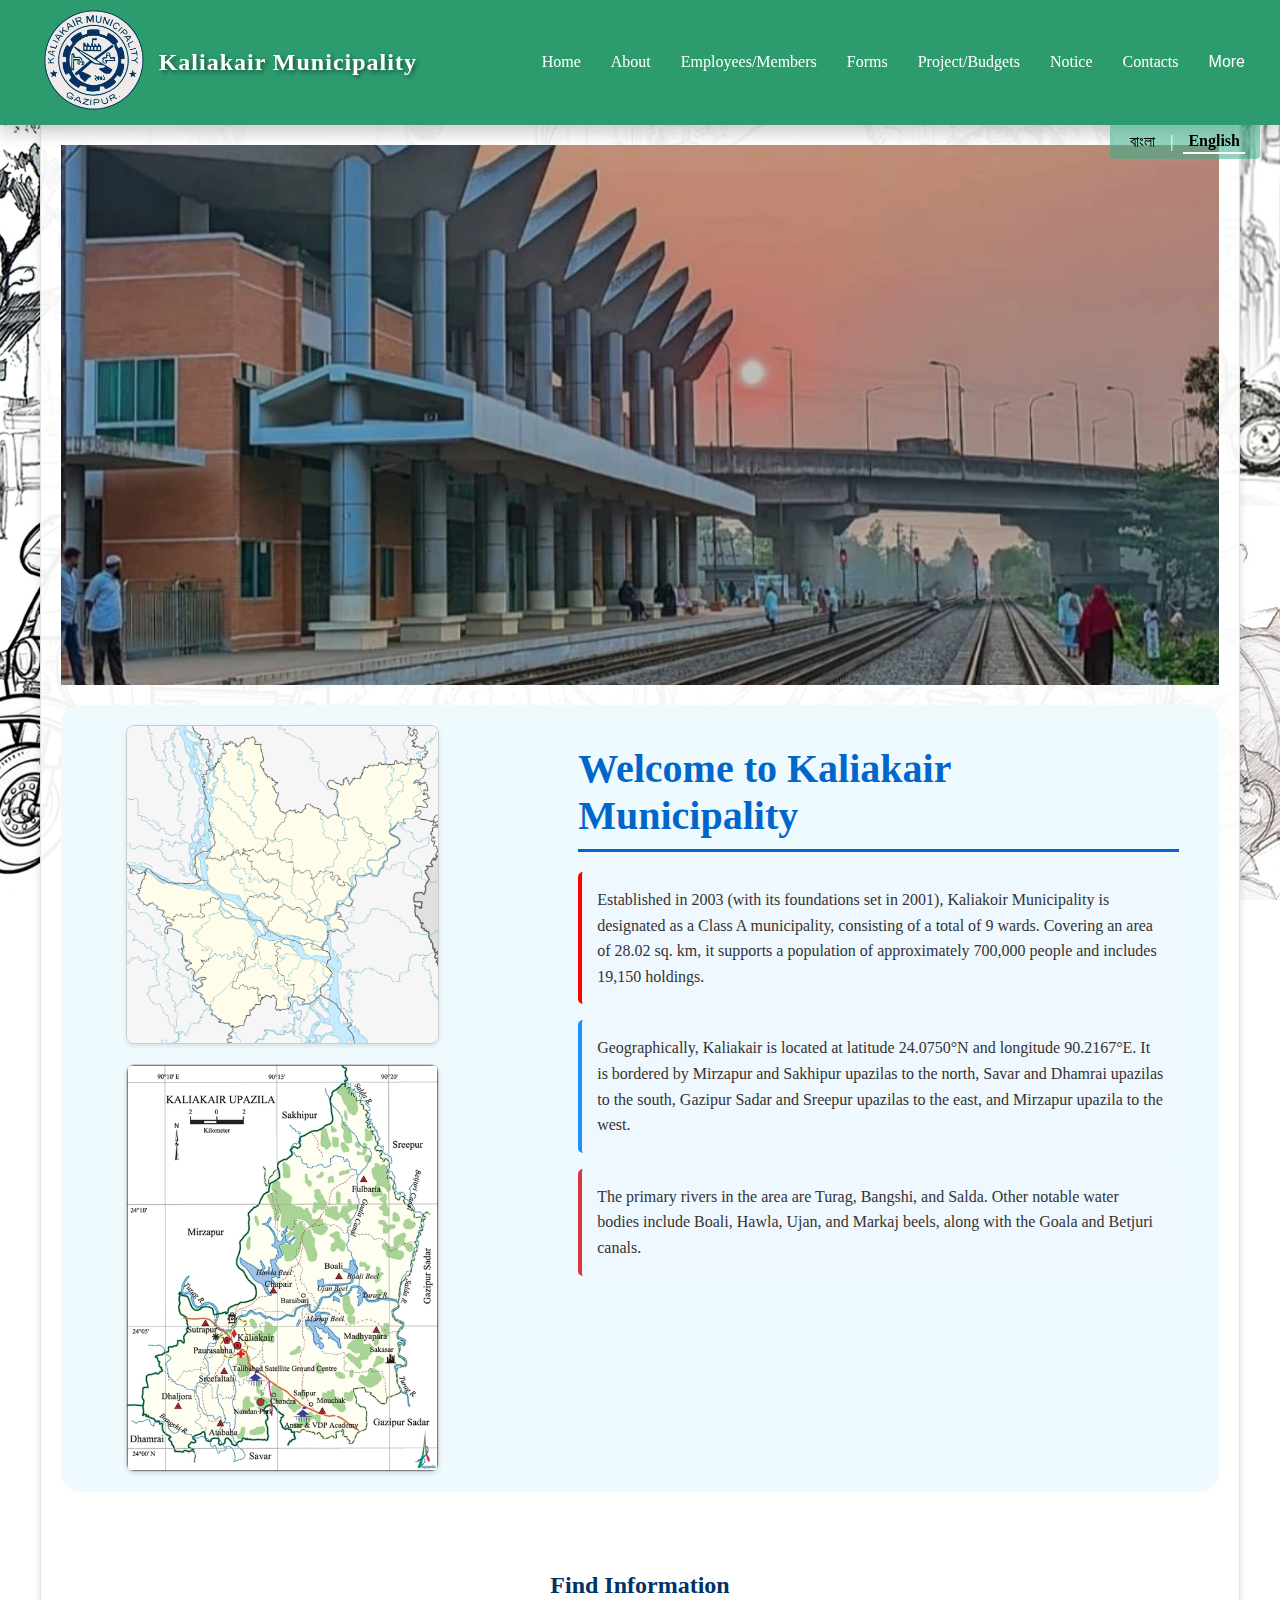
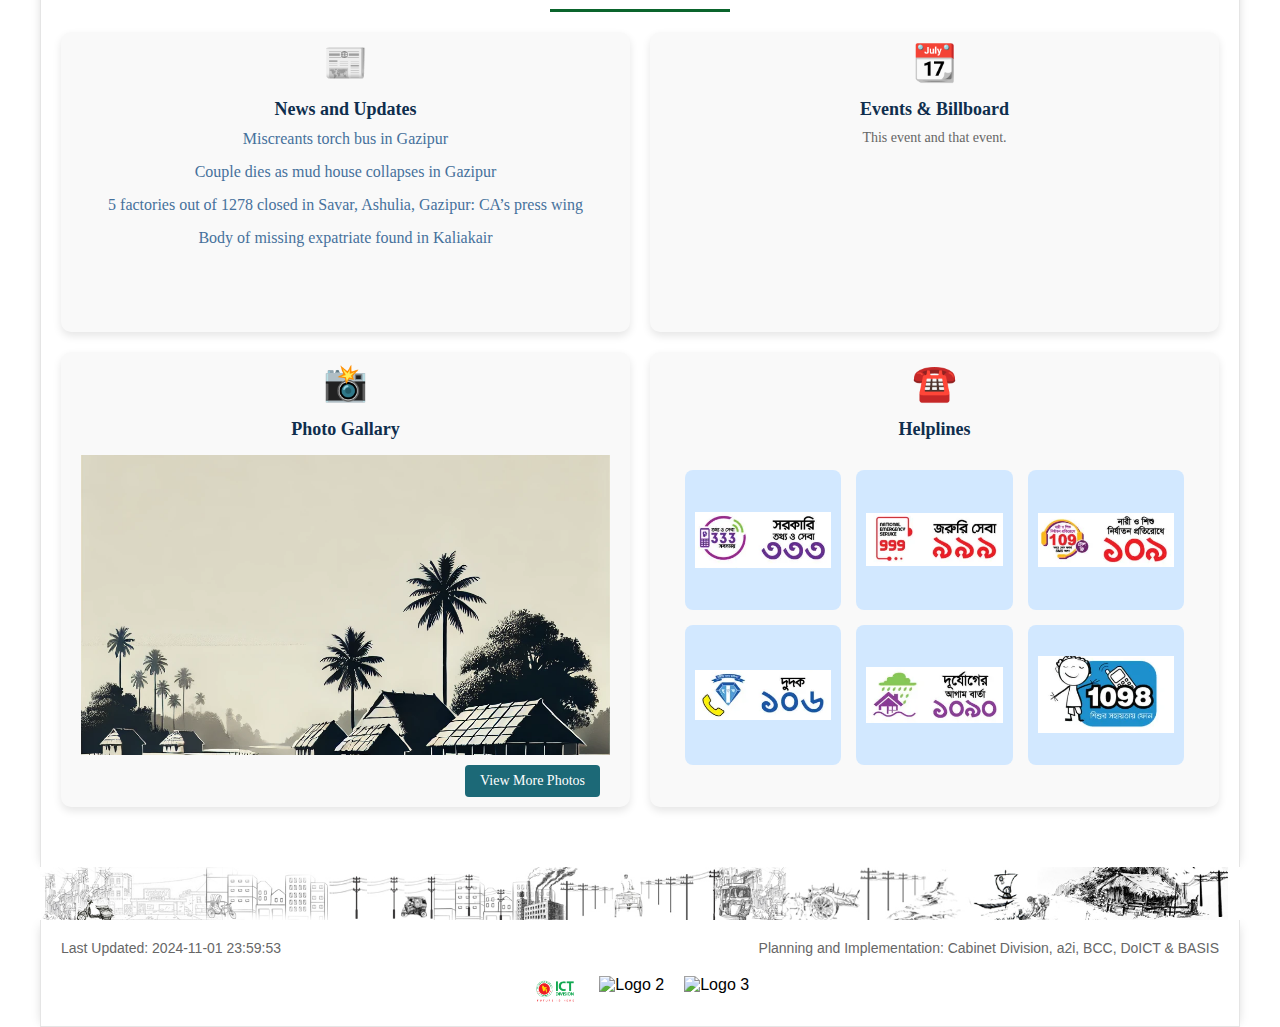
==== commit 208204d7: "..." ====
--- a/index.html
+++ b/index.html
@@ -85,16 +85,15 @@
               </li>
             </ul>
           </div>
-
           <div class="info-card">
             <div class="info-icon">📆</div>
             <h3>Events & Billboard</h3>
             <p>This event and that event.</p>
           </div>
-
           <div class="info-card">
             <div class="info-icon">📸</div>
             <h3>Photo Gallary</h3>
+            <!--Gallary stuff-->
             <div class="slideshow-wrapper">
               <div class="slideshow">
                 <img src="Assets/simpleBackground2.webp" class="slide-img" alt="Kaliakair Photo">
@@ -109,34 +108,32 @@
               <a href="gallery.html" class="view-more-btn">View More Photos</a>
             </div>
           </div>
-
           <div class="info-card">
             <div class="info-icon">☎️</div>
             <h3>Helplines</h3>
             <div class="helpline-grid">
-
               <div class="helpline-item">
-                <img src="Assets/HelplineImages/333.png" alt="Emergency Info" class="helpline-img">
+                  <img src="Assets/HelplineImages/333.png" alt="Emergency Info" class="helpline-img">
               </div>
               
               <div class="helpline-item">
-                <img src="Assets/HelplineImages/999.png" alt="National Emergency Service" class="helpline-img">                  
+                  <img src="Assets/HelplineImages/999.png" alt="National Emergency Service" class="helpline-img">                  
               </div>
               
               <div class="helpline-item">
-                <img src="Assets/HelplineImages/109.png" alt="Domestic Violencece Helpline" class="helpline-img">                  
+                  <img src="Assets/HelplineImages/109.png" alt="Domestic Violencece Helpline" class="helpline-img">                  
               </div>
               
               <div class="helpline-item">
-                <img src="Assets/HelplineImages/106.png" alt="Anti Corruption Helpline" class="helpline-img">                  
+                  <img src="Assets/HelplineImages/106.png" alt="Anti Corruption Helpline" class="helpline-img">                  
               </div>
               
               <div class="helpline-item">
-                <img src="Assets/HelplineImages/1090.png" alt="Natural Disaster Prediction" class="helpline-img">                  
+                  <img src="Assets/HelplineImages/1090.png" alt="Natural Disaster Prediction" class="helpline-img">                  
               </div>
               
               <div class="helpline-item">
-                <img src="Assets/HelplineImages/1098.png" alt="Child help helpline" class="helpline-img">                  
+                  <img src="Assets/HelplineImages/1098.png" alt="Child help helpline" class="helpline-img">                  
               </div>
             </div>
         </div>
--- a/general.css
+++ b/general.css
@@ -7,20 +7,18 @@
   --color-navbar-buttons: rgb(0, 167, 117);
 }
 
-
-*{
+* {
   margin: 0;
   padding: 0;
   box-sizing: border-box;
 }
 
-
-body{
+body {
   margin-top: var(--height-navbar);
   margin-bottom: 0;
 
   /*bg image related css*/
-  background-image: url('/Assets/artwork/web_2.jpg');
+  background-image: url("/Assets/artwork/web_2.jpg");
   background-position: center center;
   background-repeat: no-repeat;
   background-size: cover;
@@ -30,20 +28,17 @@
 
 /*Styles to make mid body section in a semi-transparent box*/
 /*this box contains the webpage's main content*/
-.body-section{
+.body-section {
   max-width: var(--width-body-section);
   margin: 0 auto;
   background-color: rgba(255, 255, 255, 0.95); /* semi-transparent white */
   padding: 20px;
-  
-  box-shadow: 
-        5px 0 10px -5px rgba(0, 0, 0, 0.1),
-        -5px 0 10px -5px rgba(0, 0, 0, 0.1),
-        0 5px 10px -5px rgba(0, 0, 0, 0.1);
+
+  box-shadow: 5px 0 10px -5px rgba(0, 0, 0, 0.1),
+    -5px 0 10px -5px rgba(0, 0, 0, 0.1), 0 5px 10px -5px rgba(0, 0, 0, 0.1);
   border-left: 1px solid rgba(0, 0, 0, 0.1);
   border-right: 1px solid rgba(0, 0, 0, 0.1);
   /*border-bottom: 1px solid rgba(0, 0, 0, 0.1);*/
 
   /*padding-bottom: 2500px; /*test scrolling*/
-  
-}+}
--- a/navbar.css
+++ b/navbar.css
@@ -1,4 +1,4 @@
-:root{
+:root {
   --navbar-logo-margin: calc(100px - ((1700px - 100vw) / 5.5));
 }
 
@@ -16,7 +16,7 @@
 }
 
 /*navigation top clickable header "kaliakair-pourashava"*/
-.navbar-content a{
+.navbar-content a {
   text-decoration: none;
   color: rgb(0, 0, 0);
 }
@@ -48,9 +48,9 @@
 .website_title {
   font-size: 32px;
   margin: 0;
-  font-family: 'Lora', serif;
+  font-family: "Lora", serif;
   /*font-size: 48px;*/
-  color: #FFFFFF;
+  color: #ffffff;
   text-align: center;
   text-shadow: 2px 2px 4px rgba(6, 2, 2, 0.5);
   font-weight: 700;
@@ -103,13 +103,14 @@
 }
 
 .dropdown {
+  position: relative;
   width: 100%;
 }
 
 .dropdown-content {
   display: none;
   width: 100%;
-  background-color: rgba(13, 83, 60, 0.74);
+  background-color: rgba(22, 134, 97, 0.74);
 }
 
 .dropdown.active .dropdown-content {
@@ -121,7 +122,7 @@
   color: white;
   text-decoration: none;
   display: block;
-
+  white-space: nowrap;
   transition: background-color 0.3s ease;
 }
 
@@ -130,10 +131,8 @@
   text-decoration: none;
 }
 
-
-
 /* Hover effects */
-.navbar:hover{
+.navbar:hover {
   background-color: var(--color-navbar-solid);
 }
 
@@ -177,25 +176,20 @@
   border-bottom: 2px solid white;
 }
 
-.language-selector:hover{
-  background-color: rgb(57, 175, 136);;
+.language-selector:hover {
+  background-color: rgb(57, 175, 136);
 }
 
 /* Mobile responsive adjustments for lang selector */
 @media screen and (max-width: 804px) {
-    
   .language-selector {
     top: 137px; /* Adjust based on your mobile navbar height */
   }
-  
-
-}
-
+}
 
 /* Desktop styles */
-@media screen and (min-width: 926px){
-
-  .navbar{
+@media screen and (min-width: 926px) {
+  .navbar {
     height: var(--height-navbar);
   }
 
@@ -232,7 +226,6 @@
     background-color: transparent;
   }
 
-
   .dropdown {
     position: relative;
   }
@@ -241,12 +234,18 @@
     position: absolute;
     top: 100%;
     left: 0;
-    min-width: 160px;
+    min-width: max-content;
     z-index: 1000;
-  }
-
-  .dropdown-content a{
+
+    /* Center the dropdown relative to its parent */
+    left: 70%;
+    transform: translateX(-70%);
+    /* Add some padding to prevent text touching edges */
+  }
+
+  .dropdown-content a {
     background-color: rgb(47, 133, 97);
+    white-space: nowrap;
   }
 
   .dropdown:hover .dropdown-content {
@@ -254,8 +253,8 @@
   }
 }
 
- /* Add a media query to gradually reduce margin as screen gets smaller */
- /* Movement range */
+/* Add a media query to gradually reduce margin as screen gets smaller */
+/* Movement range */
 @media screen and (min-width: 1050px) and (max-width: 1700px) {
   .imageSection {
     margin-left: var(--navbar-logo-margin);
@@ -269,7 +268,7 @@
   }
   /*reduce font size and padding*/
   .navigation-section .noDrop,
-  .navigation-section .dropdown .dropbtn{
+  .navigation-section .dropdown .dropbtn {
     height: 100%;
     font-size: 14px;
   }
@@ -278,5 +277,4 @@
   .dropdown .dropbtn {
     padding: 20px 10px;
   }
-
-}
+}
--- a/footer.css
+++ b/footer.css
@@ -13,24 +13,21 @@
 /*Footer styles*/
 .site-footer {
   background-color: transparent;
-  padding:0;
+  padding: 0;
   font-family: Arial, sans-serif;
 }
 
 .footer-container {
   max-width: var(--width-body-section);
-  
+
   margin: 0 auto;
-  background-color: rgba(255, 255, 255, 0.9);/*Change with bg image later*/
+  background-color: rgba(255, 255, 255, 0.9); /*Change with bg image later*/
   padding: 20px;
-  box-shadow: 
-    5px 0 10px -5px rgba(0, 0, 0, 0.1),
-    -5px 0 10px -5px rgba(0, 0, 0, 0.1),
-    0 5px 10px -5px rgba(0, 0, 0, 0.1);
+  box-shadow: 5px 0 10px -5px rgba(0, 0, 0, 0.1),
+    -5px 0 10px -5px rgba(0, 0, 0, 0.1), 0 5px 10px -5px rgba(0, 0, 0, 0.1);
   border-left: 1px solid rgba(0, 0, 0, 0.1);
   border-right: 1px solid rgba(0, 0, 0, 0.1);
   border-bottom: 1px solid rgba(0, 0, 0, 0.1);
-  
 }
 
 .footer-content {
@@ -40,7 +37,8 @@
   text-align: center;
 }
 
-.footer-left, .footer-right {
+.footer-left,
+.footer-right {
   font-size: 14px;
   color: #666;
   margin-bottom: 10px;
@@ -64,7 +62,6 @@
   min-width: var(--min-footer-width);
 }
 
-
 /* Desktop styles */
 @media screen and (min-width: 771px) {
   .footer-content {
@@ -73,7 +70,8 @@
     text-align: left;
   }
 
-  .footer-left, .footer-right {
+  .footer-left,
+  .footer-right {
     margin-bottom: 0;
   }
 
@@ -90,4 +88,4 @@
   .footer-top-image img {
     max-width: 100%;
   }
-}+}
--- a/index.css
+++ b/index.css
@@ -1,4 +1,3 @@
-
 /* Dynamic header */
 .dynamic-header {
   width: 100%;
@@ -9,7 +8,6 @@
   margin-bottom: 20px;
   transition: height 0.3s ease;
 }
-
 
 /* Information section styles */
 .information-section {
@@ -142,7 +140,7 @@
 .text-section p {
   background-color: #f0f8ff; /* Light blue background for emphasis */
   padding: 15px;
-  border-left: 4px solid red; 
+  border-left: 4px solid red;
   border-radius: 5px;
   margin-bottom: 1rem;
   font-size: 1rem;
@@ -151,13 +149,12 @@
 }
 
 .text-section p:nth-child(4) {
-  border-left-color: #dc3545; 
+  border-left-color: #dc3545;
 }
 
 .text-section p:nth-child(3) {
   border-left-color: #1e90ff; /* Blue border for water bodies info */
 }
-
 
 /*Helpline grid styles*/
 .helpline-grid {
@@ -249,7 +246,7 @@
 .view-more-btn:hover {
   background-color: #398997;
   transform: translateY(-2px);
-  box-shadow: 0 2px 5px rgba(0,0,0,0.2);
+  box-shadow: 0 2px 5px rgba(0, 0, 0, 0.2);
 }
 
 .view-more-btn:active {
@@ -259,8 +256,8 @@
 /* Adjust view more button position for smaller screens */
 @media (max-width: 590px) {
   .view-more-container {
-      text-align: center;
-      margin-top: 15px;
+    text-align: center;
+    margin-top: 15px;
   }
 }
 
@@ -268,41 +265,40 @@
 /* Medium screens */
 @media (min-width: 586px) and (max-width: 920px) {
   .helpline-grid {
-      grid-template-columns: repeat(2, 1fr);
+    grid-template-columns: repeat(2, 1fr);
   }
   .helpline-item {
-      height: 150px;
+    height: 150px;
   }
 }
 
 /* Large screens */
 @media (min-width: 921px) {
   .helpline-grid {
-      grid-template-columns: repeat(3, 1fr);
+    grid-template-columns: repeat(3, 1fr);
   }
   .helpline-item {
-      height: 140px;
-  }
-}
-
+    height: 140px;
+  }
+}
 
 /* Small screens */
 @media (max-width: 585px) {
   .helpline-grid {
-      grid-template-columns: repeat(2, 1fr);
+    grid-template-columns: repeat(2, 1fr);
   }
   .helpline-item {
-      height: 110px;
+    height: 110px;
   }
 }
 
 /* Extra small screens */
 @media (max-width: 471px) {
   .helpline-grid {
-      grid-template-columns: repeat(1, 1fr);
+    grid-template-columns: repeat(1, 1fr);
   }
   .helpline-item {
-      height: 120px;
+    height: 120px;
   }
 }
 
@@ -318,7 +314,7 @@
     width: 100%;
     max-width: 500px;
   }
-  .image-section img{
+  .image-section img {
     width: 70%;
     margin: 0 auto;
     display: block;
@@ -335,11 +331,11 @@
   .image-section img {
     width: 85%; /* Slightly larger for very small screens to maintain readability */
   }
-  
+
   .text-section h1 {
     font-size: 1.5rem;
   }
-  
+
   .text-section p {
     font-size: 0.9rem;
     padding: 12px;
@@ -351,13 +347,13 @@
   .info-grid {
     grid-template-columns: 1fr;
   }
-  
+
   .info-card {
     min-width: auto;
     width: 90%;
     margin: 0 auto;
   }
-  
+
   .info-card ul li a {
     font-size: 15px;
   }
@@ -367,4 +363,4 @@
   .dynamic-header {
     height: 60vh;
   }
-}+}
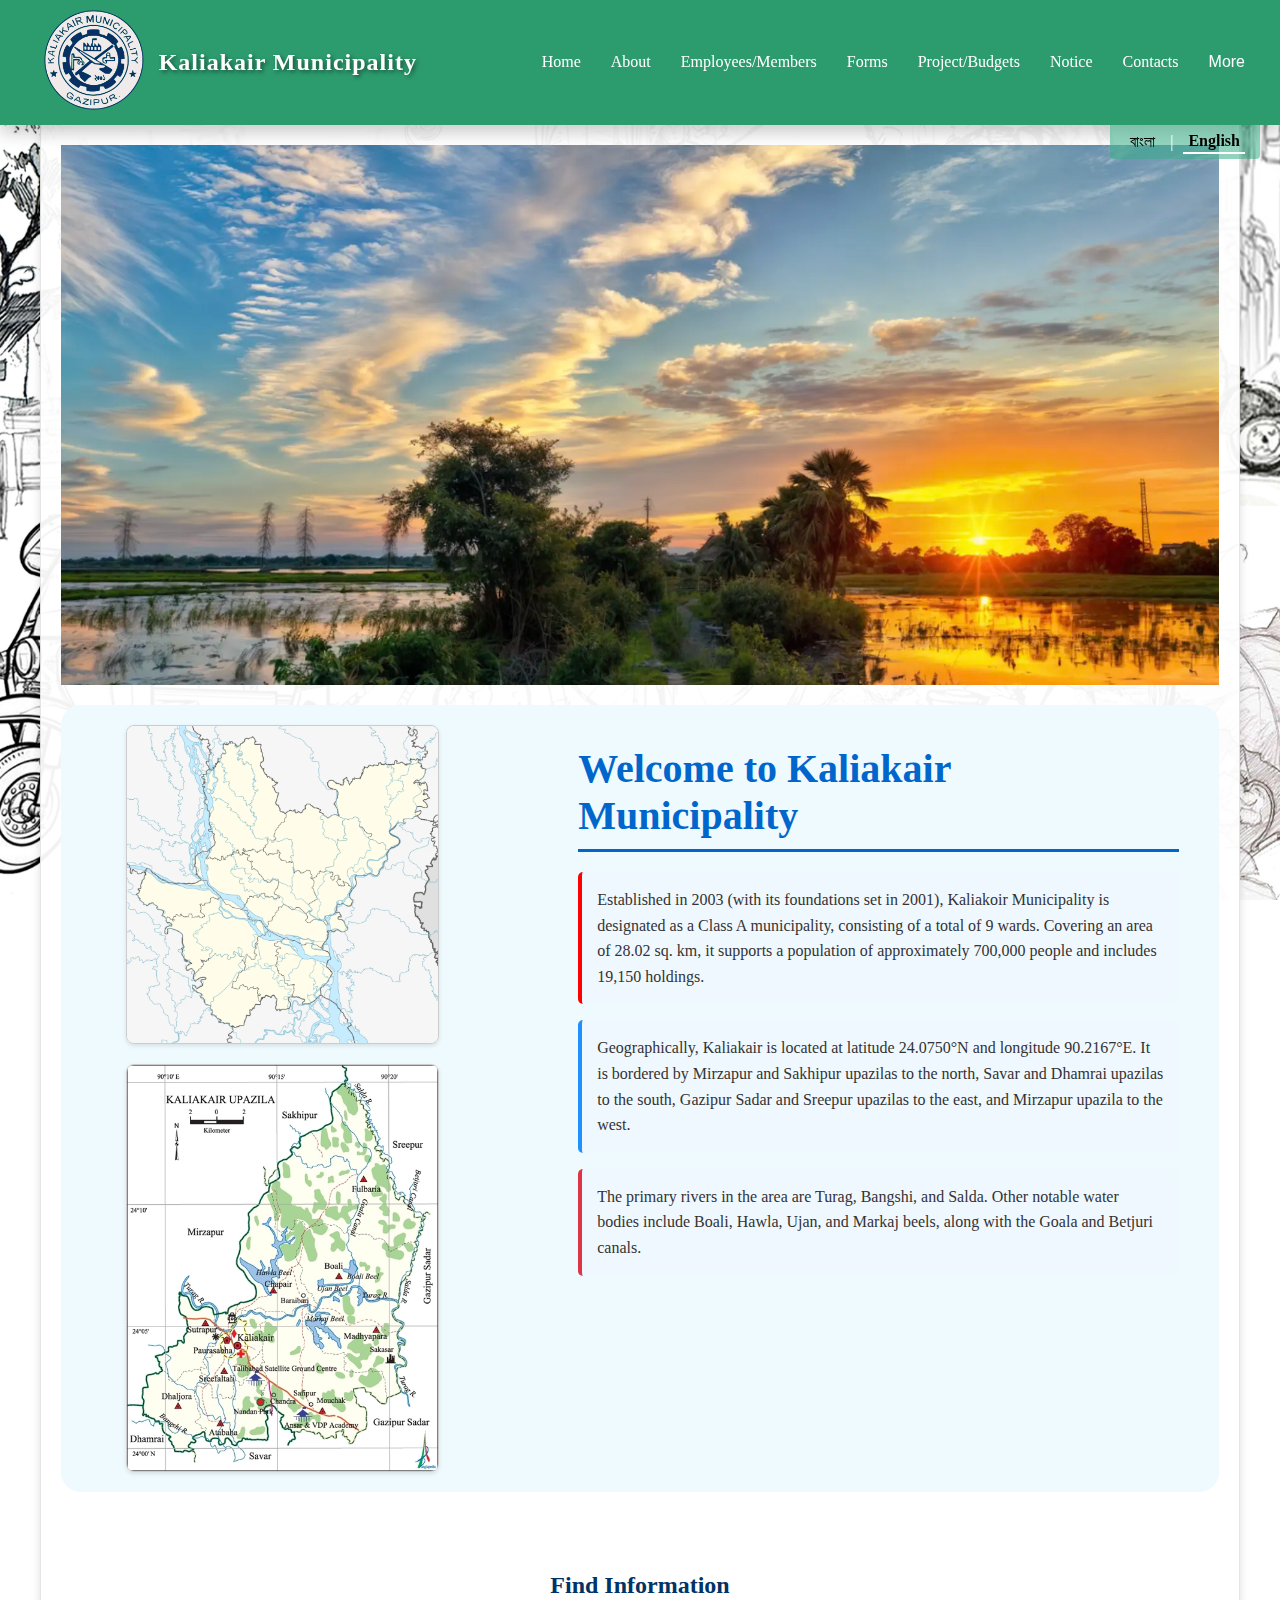
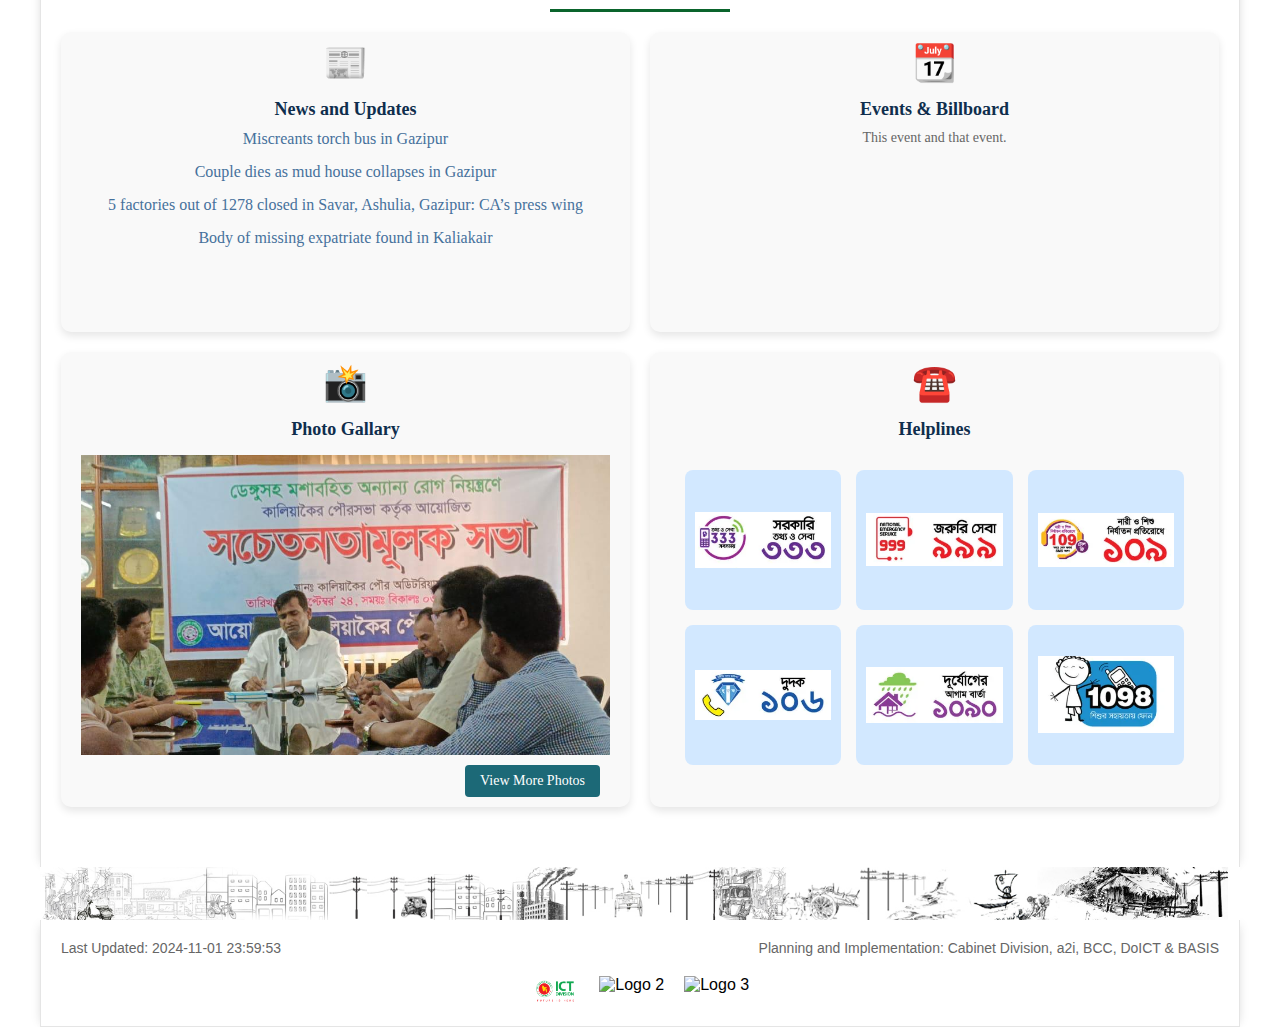
==== commit 46ba4901: "refactor: improve HTML structure and formatting for better readability" ====
--- a/index.html
+++ b/index.html
@@ -2,30 +2,41 @@
 <html>
   <head>
     <title>Kaliakair Pauroshova - Municipal Information</title>
-    <meta charset="UTF-8">
-    <meta name="viewport" content="width=device-width, initial-scale=1.0">
-    <meta name="description" content="Official information about Kaliakair Pauroshova (Municipality). Learn about local governance, services, and community updates from the best pouroshova in the region.">
-    <meta name="keywords" content="Kaliakair Pauroshova, Kaliakair Municipality, local government, Bangladesh municipality, pouroshova, Gazipur, Dhaka">
-    <meta property="og:title" content="Kaliakair Pauroshova - Municipal Information">
-    <meta property="og:description" content="Official information about Kaliakair Pauroshova (Municipality). Learn about local governance and community services.">
-    <meta property="og:type" content="website">
-    <meta property="og:locale" content="en_US,bn_BD">
-    <meta name="language" content="English">
-    <meta name="author" content="Kaliakair Pauroshova">
-    <meta name="geo.region" content="BD">
-    <meta name="geo.placename" content="Kaliakair">
-    <meta charset="UTF-8">
-		<meta name="viewport" content="width=device-width, initial-scale=1.0">
-    
-    <link rel="stylesheet" href="general.css">
-    <link rel="stylesheet" href="navbar.css">
-    <link rel="stylesheet" href="footer.css">
-    <link rel="stylesheet" href="index.css">
-		<title>Kaliakair Municipality</title>
+    <meta charset="UTF-8" />
+    <meta name="viewport" content="width=device-width, initial-scale=1.0" />
+    <meta
+      name="description"
+      content="Official information about Kaliakair Pauroshova (Municipality). Learn about local governance, services, and community updates from the best pouroshova in the region."
+    />
+    <meta
+      name="keywords"
+      content="Kaliakair Pauroshova, Kaliakair Municipality, local government, Bangladesh municipality, pouroshova, Gazipur, Dhaka"
+    />
+    <meta
+      property="og:title"
+      content="Kaliakair Pauroshova - Municipal Information"
+    />
+    <meta
+      property="og:description"
+      content="Official information about Kaliakair Pauroshova (Municipality). Learn about local governance and community services."
+    />
+    <meta property="og:type" content="website" />
+    <meta property="og:locale" content="en_US,bn_BD" />
+    <meta name="language" content="English" />
+    <meta name="author" content="Kaliakair Pauroshova" />
+    <meta name="geo.region" content="BD" />
+    <meta name="geo.placename" content="Kaliakair" />
+    <meta charset="UTF-8" />
+    <meta name="viewport" content="width=device-width, initial-scale=1.0" />
+
+    <link rel="stylesheet" href="general.css" />
+    <link rel="stylesheet" href="navbar.css" />
+    <link rel="stylesheet" href="footer.css" />
+    <link rel="stylesheet" href="index.css" />
+    <title>Kaliakair Municipality</title>
   </head>
-  
-  <body>   
-
+
+  <body>
     <div class="body-section">
       <!--all the body content goes here-->
       <!--ie stuff inside inner white box-->
@@ -34,35 +45,45 @@
 
       <div class="top-content">
         <div class="image-section">
-          <img src="Assets/Maps/Bangladesh_Kaliakair.webp" alt="Map of Bangladesh highlighting Kaliakair">
-          <img src="Assets/Maps/KaliakoirUpazilaRiver.webp" alt="Map of Kaliakair Upazila showing rivers and landmarks">
+          <img
+            src="Assets/Maps/Bangladesh_Kaliakair.webp"
+            alt="Map of Bangladesh highlighting Kaliakair"
+          />
+          <img
+            src="Assets/Maps/KaliakoirUpazilaRiver.webp"
+            alt="Map of Kaliakair Upazila showing rivers and landmarks"
+          />
         </div>
-      
+
         <div class="text-section">
-          <h1 data-translate="welcome-title" >Welcome to Kaliakair Municipality</h1>
-          
+          <h1 data-translate="welcome-title">
+            Welcome to Kaliakair Municipality
+          </h1>
+
           <p data-translate="welcome-intro">
-            Established in 2003 (with its foundations set in 2001), Kaliakoir Municipality 
-            is designated as a Class A municipality, consisting of a total of 9 wards. 
-            Covering an area of 28.02 sq. km, it supports a population of approximately 
-            700,000 people and includes 19,150 holdings.
+            Established in 2003 (with its foundations set in 2001), Kaliakoir
+            Municipality is designated as a Class A municipality, consisting of
+            a total of 9 wards. Covering an area of 28.02 sq. km, it supports a
+            population of approximately 700,000 people and includes 19,150
+            holdings.
           </p>
-      
+
           <p data-translate="welcome-geography">
-            Geographically, Kaliakair is located at latitude 24.0750°N and longitude 
-            90.2167°E. It is bordered by Mirzapur and Sakhipur upazilas to the north, 
-            Savar and Dhamrai upazilas to the south, Gazipur Sadar and Sreepur upazilas 
-            to the east, and Mirzapur upazila to the west.
+            Geographically, Kaliakair is located at latitude 24.0750°N and
+            longitude 90.2167°E. It is bordered by Mirzapur and Sakhipur
+            upazilas to the north, Savar and Dhamrai upazilas to the south,
+            Gazipur Sadar and Sreepur upazilas to the east, and Mirzapur upazila
+            to the west.
           </p>
-      
+
           <p data-translate="welcome-rivers">
-            The primary rivers in the area are Turag, Bangshi, and Salda. Other notable 
-            water bodies include Boali, Hawla, Ujan, and Markaj beels, along with the 
-            Goala and Betjuri canals.
+            The primary rivers in the area are Turag, Bangshi, and Salda. Other
+            notable water bodies include Boali, Hawla, Ujan, and Markaj beels,
+            along with the Goala and Betjuri canals.
           </p>
         </div>
       </div>
-      
+
       <!--information cards-->
       <div class="information-section">
         <h2 data-translate="find-info">Find Information</h2>
@@ -71,17 +92,38 @@
             <div class="info-icon">📰</div>
             <h3 data-translate="news-header">News and Updates</h3>
             <ul>
-              <li><a href="https://en.prothomalo.com/bangladesh/local-news/dbmx3by8v7" target="_blank">
-                Miscreants torch bus in Gazipur</a>
-              </li>
-              <li><a href="https://en.prothomalo.com/bangladesh/local-news/om84py3yng" target="_blank">
-                Couple dies as mud house collapses in Gazipur</a>
-              </li>
-              <li><a href="https://en.prothomalo.com/business/local/fow88gi0ez" target="_blank">
-                5 factories out of 1278 closed in Savar, Ashulia, Gazipur: CA’s press wing</a>
-              </li>
-              <li><a href="https://en.prothomalo.com/bangladesh/Body-of-missing-expatriate-found-in-Kaliakair" target="_blank">
-                Body of missing expatriate found in Kaliakair</a>
+              <li>
+                <a
+                  href="https://en.prothomalo.com/bangladesh/local-news/dbmx3by8v7"
+                  target="_blank"
+                >
+                  Miscreants torch bus in Gazipur</a
+                >
+              </li>
+              <li>
+                <a
+                  href="https://en.prothomalo.com/bangladesh/local-news/om84py3yng"
+                  target="_blank"
+                >
+                  Couple dies as mud house collapses in Gazipur</a
+                >
+              </li>
+              <li>
+                <a
+                  href="https://en.prothomalo.com/business/local/fow88gi0ez"
+                  target="_blank"
+                >
+                  5 factories out of 1278 closed in Savar, Ashulia, Gazipur:
+                  CA’s press wing</a
+                >
+              </li>
+              <li>
+                <a
+                  href="https://en.prothomalo.com/bangladesh/Body-of-missing-expatriate-found-in-Kaliakair"
+                  target="_blank"
+                >
+                  Body of missing expatriate found in Kaliakair</a
+                >
               </li>
             </ul>
           </div>
@@ -96,11 +138,26 @@
             <!--Gallary stuff-->
             <div class="slideshow-wrapper">
               <div class="slideshow">
-                <img src="Assets/simpleBackground2.webp" class="slide-img" alt="Kaliakair Photo">
-                <img src="Assets/Picture/Bangabandhu_hi_tech.webp" class="slide-img" alt="Bangabandhu Hi-tech Park">
-                <img src="Assets/Picture/Kaliakoir_rail.webp" class="slide-img" alt="Kaliakair Railway">
-                <img src="Assets/Picture/Mokhosh_swamp2.webp" class="slide-img" alt="Mokhosh Swamp">
-                <img src="Assets/Picture/ShreefaltaliCourtOfEstate.webp" class="slide-img" alt="Shreefaltali Court">
+                <img
+                  src="Assets/GalleryItems/Awareness-seminar/awareness-seminar2.jpeg"
+                  class="slide-img"
+                  alt="Awareness Seminar"
+                />
+                <img
+                  src="Assets/GalleryItems/Cutting-weed/cutting-weed2.jpeg"
+                  class="slide-img"
+                  alt="Cutting Weed 2024"
+                />
+                <img
+                  src="Assets/GalleryItems/Road-construction/road-construction1.jpeg"
+                  class="slide-img"
+                  alt="Road-Construction"
+                />
+                <img
+                  src="Assets/GalleryItems/War-on-mosquito/war-on-mosquito2.jpeg"
+                  class="slide-img"
+                  alt="War On Mosquito"
+                />
               </div>
             </div>
 
@@ -113,38 +170,61 @@
             <h3>Helplines</h3>
             <div class="helpline-grid">
               <div class="helpline-item">
-                  <img src="Assets/HelplineImages/333.png" alt="Emergency Info" class="helpline-img">
-              </div>
-              
-              <div class="helpline-item">
-                  <img src="Assets/HelplineImages/999.png" alt="National Emergency Service" class="helpline-img">                  
-              </div>
-              
-              <div class="helpline-item">
-                  <img src="Assets/HelplineImages/109.png" alt="Domestic Violencece Helpline" class="helpline-img">                  
-              </div>
-              
-              <div class="helpline-item">
-                  <img src="Assets/HelplineImages/106.png" alt="Anti Corruption Helpline" class="helpline-img">                  
-              </div>
-              
-              <div class="helpline-item">
-                  <img src="Assets/HelplineImages/1090.png" alt="Natural Disaster Prediction" class="helpline-img">                  
-              </div>
-              
-              <div class="helpline-item">
-                  <img src="Assets/HelplineImages/1098.png" alt="Child help helpline" class="helpline-img">                  
+                <img
+                  src="Assets/HelplineImages/333.png"
+                  alt="Emergency Info"
+                  class="helpline-img"
+                />
+              </div>
+
+              <div class="helpline-item">
+                <img
+                  src="Assets/HelplineImages/999.png"
+                  alt="National Emergency Service"
+                  class="helpline-img"
+                />
+              </div>
+
+              <div class="helpline-item">
+                <img
+                  src="Assets/HelplineImages/109.png"
+                  alt="Domestic Violencece Helpline"
+                  class="helpline-img"
+                />
+              </div>
+
+              <div class="helpline-item">
+                <img
+                  src="Assets/HelplineImages/106.png"
+                  alt="Anti Corruption Helpline"
+                  class="helpline-img"
+                />
+              </div>
+
+              <div class="helpline-item">
+                <img
+                  src="Assets/HelplineImages/1090.png"
+                  alt="Natural Disaster Prediction"
+                  class="helpline-img"
+                />
+              </div>
+
+              <div class="helpline-item">
+                <img
+                  src="Assets/HelplineImages/1098.png"
+                  alt="Child help helpline"
+                  class="helpline-img"
+                />
               </div>
             </div>
+          </div>
         </div>
       </div>
-
     </div>
-    
-    
+
     <script src="footer-loader.js"></script>
     <script src="navbar-loader.js"></script>
     <script src="language-switcher.js"></script>
     <script src="index.js"></script>
   </body>
-</html>+</html>
--- a/general.css
+++ b/general.css
@@ -18,7 +18,7 @@
   margin-bottom: 0;
 
   /*bg image related css*/
-  background-image: url("/Assets/artwork/web_2.jpg");
+  background-image: url("/Assets/artwork/web_2.webp");
   background-position: center center;
   background-repeat: no-repeat;
   background-size: cover;
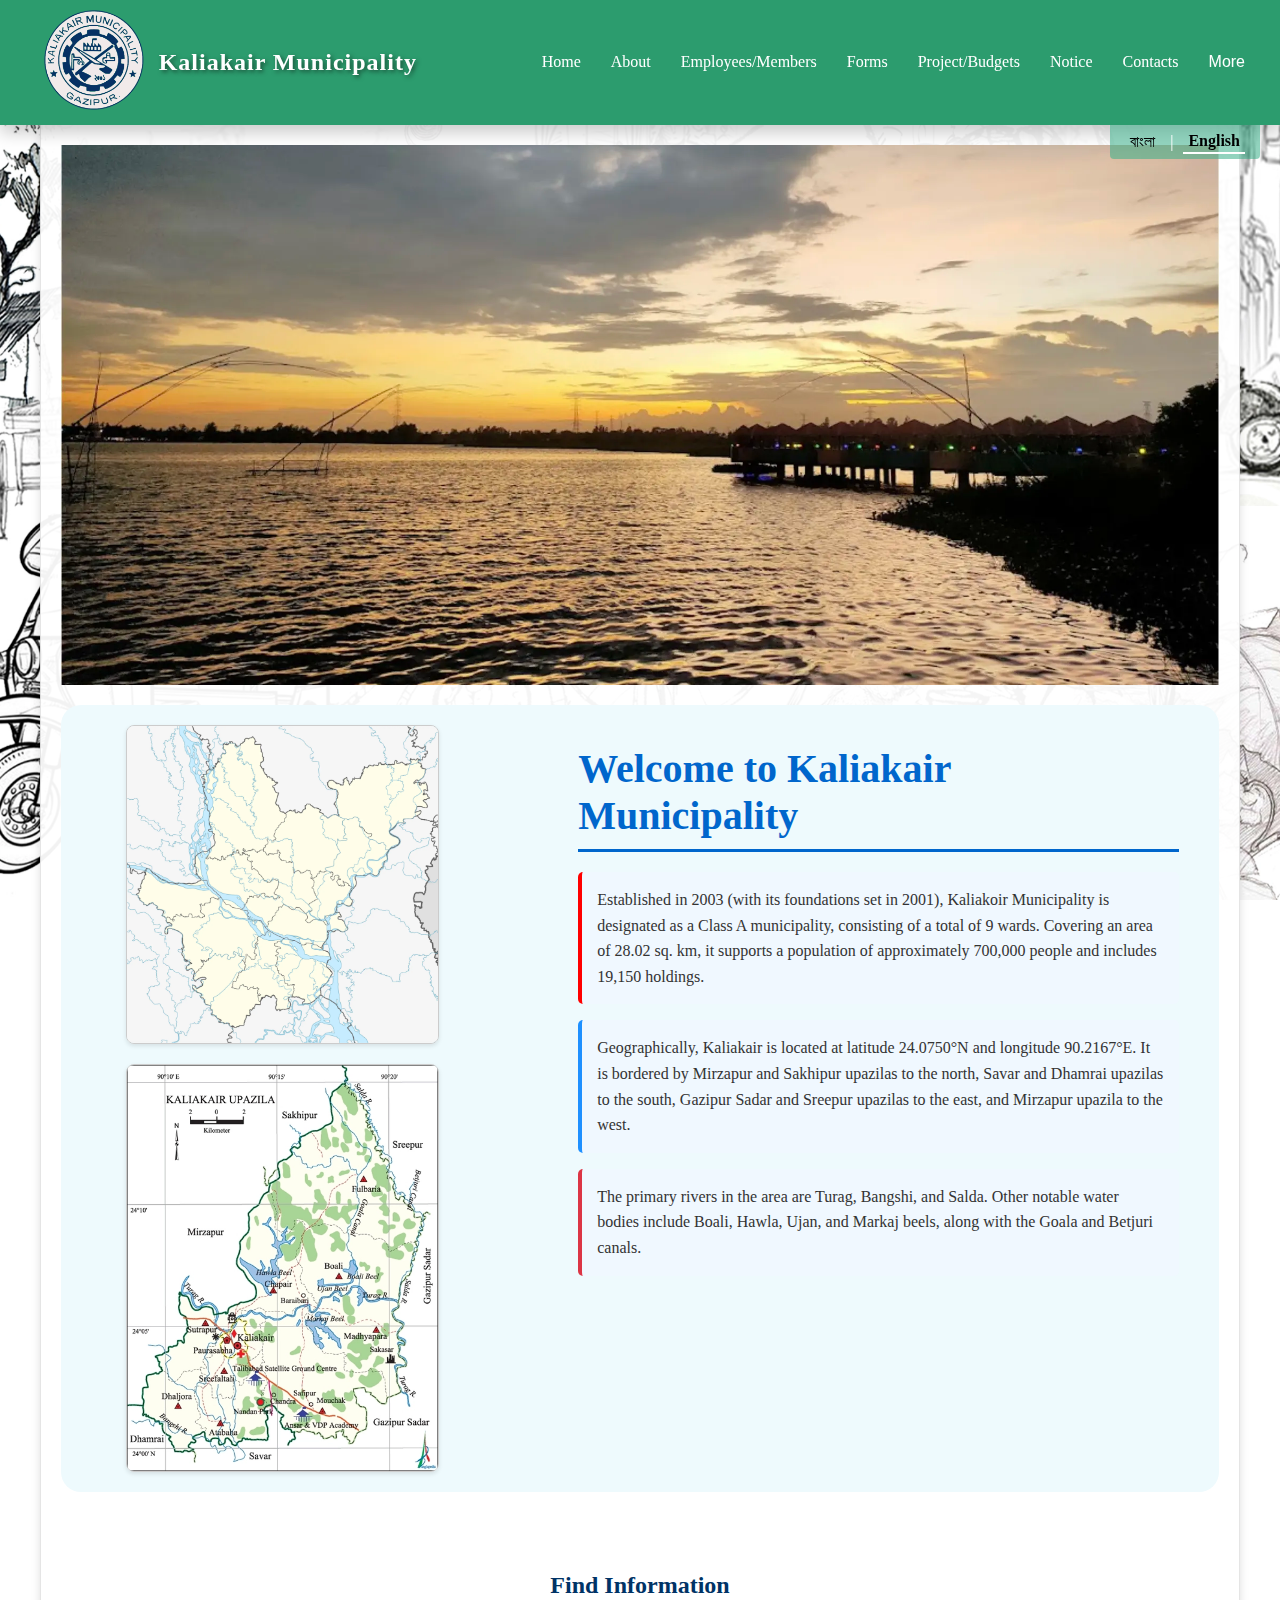
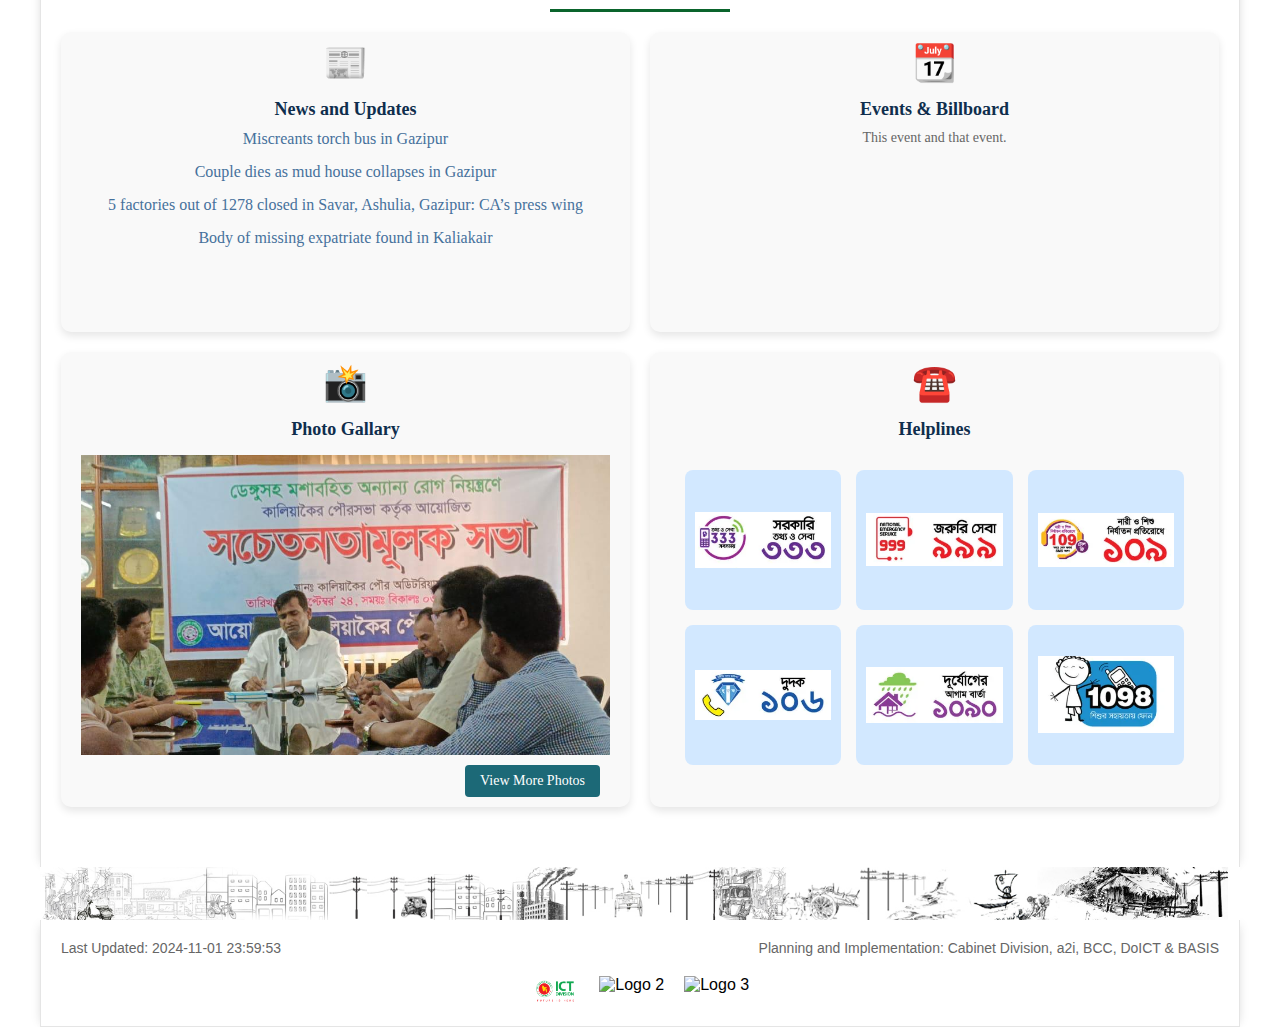
==== commit 7b64e194: "employee gen" ====
--- a/index.html
+++ b/index.html
@@ -29,10 +29,10 @@
     <meta charset="UTF-8" />
     <meta name="viewport" content="width=device-width, initial-scale=1.0" />
 
-    <link rel="stylesheet" href="general.css" />
-    <link rel="stylesheet" href="navbar.css" />
-    <link rel="stylesheet" href="footer.css" />
-    <link rel="stylesheet" href="index.css" />
+    <link rel="stylesheet" href="styles/general.css" />
+    <link rel="stylesheet" href="styles/navbar.css" />
+    <link rel="stylesheet" href="styles/footer.css" />
+    <link rel="stylesheet" href="styles/index.css" />
     <title>Kaliakair Municipality</title>
   </head>
 
@@ -222,9 +222,9 @@
       </div>
     </div>
 
-    <script src="footer-loader.js"></script>
-    <script src="navbar-loader.js"></script>
-    <script src="language-switcher.js"></script>
-    <script src="index.js"></script>
+    <script src="scripts/footer-loader.js"></script>
+    <script src="scripts/navbar-loader.js"></script>
+    <script src="scripts/language-switcher.js"></script>
+    <script src="scripts/index.js"></script>
   </body>
 </html>
--- a/styles/general.css
+++ b/styles/general.css
@@ -0,0 +1,44 @@
+:root {
+  --width-body-section: 1200px;
+  --min-footer-width: 630px;
+  --height-navbar: 125px;
+  --color-navbar-transparent: rgba(0, 131, 76, 0.8);
+  --color-navbar-solid: rgb(44, 156, 110);
+  --color-navbar-buttons: rgb(0, 167, 117);
+}
+
+* {
+  margin: 0;
+  padding: 0;
+  box-sizing: border-box;
+}
+
+body {
+  margin-top: var(--height-navbar);
+  margin-bottom: 0;
+
+  /*bg image related css*/
+  background-image: url("/Assets/artwork/web_2.webp");
+  background-position: center center;
+  background-repeat: no-repeat;
+  background-size: cover;
+  background-attachment: fixed;
+  min-height: 100vh;
+}
+
+/*Styles to make mid body section in a semi-transparent box*/
+/*this box contains the webpage's main content*/
+.body-section {
+  max-width: var(--width-body-section);
+  margin: 0 auto;
+  background-color: rgba(255, 255, 255, 0.95); /* semi-transparent white */
+  padding: 20px;
+
+  box-shadow: 5px 0 10px -5px rgba(0, 0, 0, 0.1),
+    -5px 0 10px -5px rgba(0, 0, 0, 0.1), 0 5px 10px -5px rgba(0, 0, 0, 0.1);
+  border-left: 1px solid rgba(0, 0, 0, 0.1);
+  border-right: 1px solid rgba(0, 0, 0, 0.1);
+  /*border-bottom: 1px solid rgba(0, 0, 0, 0.1);*/
+
+  /*padding-bottom: 2500px; /*test scrolling*/
+}
--- a/styles/navbar.css
+++ b/styles/navbar.css
@@ -0,0 +1,280 @@
+:root {
+  --navbar-logo-margin: calc(100px - ((1700px - 100vw) / 5.5));
+}
+
+/* Base styles (mobile-first) */
+.navbar {
+  background-color: var(--color-navbar-transparent);
+  position: fixed;
+  left: 0;
+  right: 0;
+  top: 0;
+  z-index: 1000;
+  box-shadow: 0px 8px 16px 0px rgba(0, 0, 0, 0.2);
+
+  transition: background-color 0.3s ease;
+}
+
+/*navigation top clickable header "kaliakair-pourashava"*/
+.navbar-content a {
+  text-decoration: none;
+  color: rgb(0, 0, 0);
+}
+
+.navbar-content {
+  display: flex;
+  flex-direction: column;
+  align-items: flex-start;
+  padding: 10px;
+
+  margin: 0 auto;
+}
+
+.imageSection {
+  display: flex;
+  flex-direction: row;
+  align-items: center;
+  width: 100%;
+  justify-content: space-between;
+
+  transition: margin-left 0.3s ease;
+}
+
+.logoAtTop {
+  width: 100px;
+  height: 100px;
+}
+
+.website_title {
+  font-size: 32px;
+  margin: 0;
+  font-family: "Lora", serif;
+  /*font-size: 48px;*/
+  color: #ffffff;
+  text-align: center;
+  text-shadow: 2px 2px 4px rgba(6, 2, 2, 0.5);
+  font-weight: 700;
+  letter-spacing: 1px;
+  padding: 15px;
+}
+.header-container {
+  background-color: #006400;
+  padding: 40px 0;
+}
+.hamburger {
+  display: block;
+  background: none;
+  border: none;
+  font-size: 30px;
+  color: white;
+  cursor: pointer;
+}
+
+.navigation-section {
+  display: none;
+  width: 100%;
+  flex-direction: column;
+  background-color: var(--color-navbar-solid);
+
+  flex-wrap: nowrap; /* Prevent wrapping on smaller screens */
+}
+
+.navigation-section.show {
+  display: flex;
+}
+
+.navigation-section .noDrop,
+.dropdown .dropbtn {
+  width: 100%;
+  text-align: left;
+  padding: 15px;
+  color: white;
+  background: none;
+  border: none;
+  font-size: 16px;
+  cursor: pointer;
+
+  white-space: nowrap; /* Prevent text wrapping */
+  overflow: hidden;
+  text-overflow: ellipsis;
+  min-width: max-content; /* Ensure buttons don't shrink smaller than their content */
+
+  transition: background-color 0.4s ease;
+}
+
+.dropdown {
+  position: relative;
+  width: 100%;
+}
+
+.dropdown-content {
+  display: none;
+  width: 100%;
+  background-color: rgba(22, 134, 97, 0.74);
+}
+
+.dropdown.active .dropdown-content {
+  display: block;
+}
+
+.dropdown-content a {
+  padding: 10px 30px;
+  color: white;
+  text-decoration: none;
+  display: block;
+  white-space: nowrap;
+  transition: background-color 0.3s ease;
+}
+
+.navigation-section a,
+.dropdown-content a {
+  text-decoration: none;
+}
+
+/* Hover effects */
+.navbar:hover {
+  background-color: var(--color-navbar-solid);
+}
+
+.navigation-section .noDrop:hover,
+.dropdown .dropbtn:hover,
+.dropdown-content a:hover {
+  background-color: rgba(91, 221, 167, 0.767);
+}
+
+/* Language selector styles for desktop size*/
+.language-selector {
+  position: absolute;
+  top: var(--height-navbar);
+  right: 20px;
+  background-color: rgba(57, 175, 136, 0.548);
+  padding: 5px 15px;
+  border-radius: 0 0 4px 4px;
+  z-index: 999;
+}
+
+.language-toggle {
+  display: flex;
+  gap: 10px;
+  align-items: center;
+  color: white;
+}
+
+.lang-btn {
+  color: white;
+  text-decoration: none;
+  padding: 2px 5px;
+  transition: opacity 0.3s ease;
+}
+
+.lang-btn:hover {
+  opacity: 0.8;
+}
+
+.lang-btn.active {
+  font-weight: bold;
+  border-bottom: 2px solid white;
+}
+
+.language-selector:hover {
+  background-color: rgb(57, 175, 136);
+}
+
+/* Mobile responsive adjustments for lang selector */
+@media screen and (max-width: 804px) {
+  .language-selector {
+    top: 137px; /* Adjust based on your mobile navbar height */
+  }
+}
+
+/* Desktop styles */
+@media screen and (min-width: 926px) {
+  .navbar {
+    height: var(--height-navbar);
+  }
+
+  .navbar-content {
+    flex-direction: row;
+    align-items: center;
+    justify-content: space-between;
+    padding: 10px 20px;
+  }
+
+  .imageSection {
+    width: auto;
+    /* Add margin to push it right */
+    margin-left: 100px; /* Adjust this value as needed */
+  }
+
+  .logoAtTop {
+    width: 100px;
+    height: 100px;
+  }
+
+  .website_title {
+    font-size: 1.5rem;
+  }
+
+  .hamburger {
+    display: none;
+  }
+
+  .navigation-section {
+    display: flex !important;
+    flex-direction: row;
+    width: auto;
+    background-color: transparent;
+  }
+
+  .dropdown {
+    position: relative;
+  }
+
+  .dropdown-content {
+    position: absolute;
+    top: 100%;
+    left: 0;
+    min-width: max-content;
+    z-index: 1000;
+
+    /* Center the dropdown relative to its parent */
+    left: 70%;
+    transform: translateX(-70%);
+    /* Add some padding to prevent text touching edges */
+  }
+
+  .dropdown-content a {
+    background-color: rgb(47, 133, 97);
+    white-space: nowrap;
+  }
+
+  .dropdown:hover .dropdown-content {
+    display: block;
+  }
+}
+
+/* Add a media query to gradually reduce margin as screen gets smaller */
+/* Movement range */
+@media screen and (min-width: 1050px) and (max-width: 1700px) {
+  .imageSection {
+    margin-left: var(--navbar-logo-margin);
+  }
+}
+
+/* When screen gets too small, remove margin completely */
+@media screen and (max-width: 1050px) {
+  .imageSection {
+    margin-left: 0;
+  }
+  /*reduce font size and padding*/
+  .navigation-section .noDrop,
+  .navigation-section .dropdown .dropbtn {
+    height: 100%;
+    font-size: 14px;
+  }
+
+  .navigation-section .noDrop,
+  .dropdown .dropbtn {
+    padding: 20px 10px;
+  }
+}
--- a/styles/footer.css
+++ b/styles/footer.css
@@ -0,0 +1,91 @@
+/* Style for the image above the footer */
+.footer-top-image {
+  display: flex;
+  justify-content: center;
+}
+
+.footer-top-image img {
+  max-width: var(--width-body-section);
+  height: auto;
+  object-fit: contain;
+}
+
+/*Footer styles*/
+.site-footer {
+  background-color: transparent;
+  padding: 0;
+  font-family: Arial, sans-serif;
+}
+
+.footer-container {
+  max-width: var(--width-body-section);
+
+  margin: 0 auto;
+  background-color: rgba(255, 255, 255, 0.9); /*Change with bg image later*/
+  padding: 20px;
+  box-shadow: 5px 0 10px -5px rgba(0, 0, 0, 0.1),
+    -5px 0 10px -5px rgba(0, 0, 0, 0.1), 0 5px 10px -5px rgba(0, 0, 0, 0.1);
+  border-left: 1px solid rgba(0, 0, 0, 0.1);
+  border-right: 1px solid rgba(0, 0, 0, 0.1);
+  border-bottom: 1px solid rgba(0, 0, 0, 0.1);
+}
+
+.footer-content {
+  display: flex;
+  flex-direction: column;
+  align-items: center;
+  text-align: center;
+}
+
+.footer-left,
+.footer-right {
+  font-size: 14px;
+  color: #666;
+  margin-bottom: 10px;
+}
+
+.footer-bottom {
+  margin-top: 20px;
+  display: flex;
+  flex-wrap: wrap;
+  justify-content: center;
+  align-items: center;
+}
+
+.footer-bottom img {
+  height: 30px;
+  margin: 5px;
+}
+
+/* target footer when it's within the same page as employee-table-container */
+.body-section:has(.employee-table-container) ~ .site-footer {
+  min-width: var(--min-footer-width);
+}
+
+/* Desktop styles */
+@media screen and (min-width: 771px) {
+  .footer-content {
+    flex-direction: row;
+    justify-content: space-between;
+    text-align: left;
+  }
+
+  .footer-left,
+  .footer-right {
+    margin-bottom: 0;
+  }
+
+  .footer-bottom {
+    flex-wrap: nowrap;
+  }
+
+  .footer-bottom img {
+    margin: 0 10px;
+  }
+}
+
+@media screen and (max-width: 1200px) {
+  .footer-top-image img {
+    max-width: 100%;
+  }
+}
--- a/styles/index.css
+++ b/styles/index.css
@@ -0,0 +1,366 @@
+/* Dynamic header */
+.dynamic-header {
+  width: 100%;
+  height: 50vh;
+  background-size: cover;
+  background-position: center;
+  background-repeat: no-repeat;
+  margin-bottom: 20px;
+  transition: height 0.3s ease;
+}
+
+/* Information section styles */
+.information-section {
+  padding: 40px 0;
+  text-align: center;
+}
+
+.information-section h2 {
+  font-size: 24px;
+  font-weight: bold;
+  color: #003366;
+  margin-bottom: 20px;
+  border-bottom: 3px solid #0a642c;
+  display: inline-block;
+  padding-bottom: 10px;
+}
+
+.info-grid {
+  display: grid;
+  grid-template-columns: repeat(auto-fit, minmax(430px, 1fr));
+  gap: 20px;
+}
+
+.info-card {
+  background-color: #f9f9f9;
+  border-radius: 10px;
+  padding: 10px 20px;
+  box-shadow: 0 4px 8px rgba(0, 0, 0, 0.1);
+  text-align: center;
+  transition: transform 0.3s ease;
+  min-height: 300px;
+}
+
+.info-card:hover {
+  transform: translateY(-5px);
+}
+
+.info-icon {
+  font-size: 36px;
+  color: #003366;
+  margin-bottom: 15px;
+}
+
+.info-card h3 {
+  font-size: 18px;
+  font-weight: bold;
+  color: #0f2e4d;
+  margin-bottom: 10px;
+}
+
+.info-card p {
+  color: #666;
+  font-size: 14px;
+}
+
+/* Styling for news links */
+.info-card ul {
+  list-style: none;
+  padding-left: 0;
+}
+
+.info-card ul li {
+  margin-bottom: 10px;
+}
+
+.info-card ul li a {
+  color: #46719c;
+  font-size: 16px;
+  text-decoration: none;
+  font-weight: 500;
+  transition: color 0.3s ease, transform 0.2s ease;
+  display: inline-block;
+  padding-bottom: 3px;
+  border-bottom: 2px solid transparent;
+}
+
+.info-card ul li a:hover {
+  color: #358b24;
+  transform: translateX(5px);
+  border-bottom: 2px solid #11640a;
+}
+
+.info-card ul li a:active {
+  color: #096b00;
+}
+
+/* Top content section styles */
+.top-content {
+  display: flex;
+  gap: 30px;
+  padding: 20px;
+  background-color: #eefafd;
+  border-radius: 20px;
+  margin-bottom: 40px;
+  align-items: flex-start;
+}
+
+/* Image section styles */
+.image-section {
+  flex: 0 0 40%;
+  display: flex;
+  flex-direction: column;
+  gap: 20px;
+}
+
+.image-section img {
+  width: 70%;
+  height: auto;
+  margin-left: 10%;
+  border: 1px solid #ccc;
+  border-radius: 8px;
+  box-shadow: 0 2px 4px rgba(0, 0, 0, 0.1);
+}
+
+/* Text section styles */
+.text-section {
+  flex: 1;
+  padding: 20px;
+}
+
+.text-section h1 {
+  color: #0066cc;
+  font-size: 2.5rem;
+  font-weight: bolder;
+  margin-bottom: 20px;
+  border-bottom: 3px solid #0066cc;
+  padding-bottom: 10px;
+}
+
+.text-section p {
+  background-color: #f0f8ff; /* Light blue background for emphasis */
+  padding: 15px;
+  border-left: 4px solid red;
+  border-radius: 5px;
+  margin-bottom: 1rem;
+  font-size: 1rem;
+  color: #333; /* Dark text color for readability */
+  line-height: 1.6;
+}
+
+.text-section p:nth-child(4) {
+  border-left-color: #dc3545;
+}
+
+.text-section p:nth-child(3) {
+  border-left-color: #1e90ff; /* Blue border for water bodies info */
+}
+
+/*Helpline grid styles*/
+.helpline-grid {
+  display: grid;
+  grid-template-columns: repeat(2, 1fr);
+  gap: 15px;
+  padding: 15px;
+  margin-top: 15px;
+}
+
+.helpline-item {
+  position: relative;
+  overflow: hidden;
+  border-radius: 8px;
+  background-color: #d2e8ff;
+  height: 120px;
+  display: flex;
+  align-items: center;
+  justify-content: center;
+}
+
+.helpline-img {
+  width: 100%;
+  height: 100%;
+  object-fit: contain;
+  padding: 10px;
+}
+/*
+.helpline-caption {
+  position: absolute;
+  bottom: 0;
+  left: 0;
+  right: 0;
+  background: rgba(0, 0, 0, 0.7);
+  color: white;
+  padding: 8px;
+  text-align: center;
+  font-size: 14px;
+}
+*/
+
+.slideshow-wrapper {
+  width: 100%;
+  height: 300px;
+  overflow: hidden;
+  position: relative;
+  margin-top: 15px;
+}
+
+.slideshow {
+  width: 100%;
+  height: 100%;
+  position: relative;
+}
+
+.slide-img {
+  position: absolute;
+  top: 0;
+  left: 0;
+  width: 100%;
+  height: 100%;
+  object-fit: cover;
+  opacity: 0;
+  transition: opacity 0.5s ease-in-out;
+}
+
+.slide-img.active {
+  opacity: 1;
+}
+
+/* View More button styles */
+.view-more-container {
+  text-align: right;
+  margin-top: 10px;
+  padding-right: 10px;
+}
+
+.view-more-btn {
+  display: inline-block;
+  padding: 8px 15px;
+  background-color: #1c6977;
+  color: white;
+  text-decoration: none;
+  border-radius: 4px;
+  font-size: 14px;
+  transition: all 0.3s ease;
+}
+
+.view-more-btn:hover {
+  background-color: #398997;
+  transform: translateY(-2px);
+  box-shadow: 0 2px 5px rgba(0, 0, 0, 0.2);
+}
+
+.view-more-btn:active {
+  transform: translateY(0);
+}
+
+/* Adjust view more button position for smaller screens */
+@media (max-width: 590px) {
+  .view-more-container {
+    text-align: center;
+    margin-top: 15px;
+  }
+}
+
+/*Responsive design for helpline images grid*/
+/* Medium screens */
+@media (min-width: 586px) and (max-width: 920px) {
+  .helpline-grid {
+    grid-template-columns: repeat(2, 1fr);
+  }
+  .helpline-item {
+    height: 150px;
+  }
+}
+
+/* Large screens */
+@media (min-width: 921px) {
+  .helpline-grid {
+    grid-template-columns: repeat(3, 1fr);
+  }
+  .helpline-item {
+    height: 140px;
+  }
+}
+
+/* Small screens */
+@media (max-width: 585px) {
+  .helpline-grid {
+    grid-template-columns: repeat(2, 1fr);
+  }
+  .helpline-item {
+    height: 110px;
+  }
+}
+
+/* Extra small screens */
+@media (max-width: 471px) {
+  .helpline-grid {
+    grid-template-columns: repeat(1, 1fr);
+  }
+  .helpline-item {
+    height: 120px;
+  }
+}
+
+/* Responsive design for top content*/
+@media (max-width: 950px) {
+  .top-content {
+    flex-direction: column-reverse;
+    align-items: center;
+  }
+
+  .image-section {
+    flex: none;
+    width: 100%;
+    max-width: 500px;
+  }
+  .image-section img {
+    width: 70%;
+    margin: 0 auto;
+    display: block;
+  }
+
+  .text-section {
+    padding: 20px 0;
+    width: 100%;
+  }
+}
+
+/* top-content adjustments for very small screens */
+@media (max-width: 480px) {
+  .image-section img {
+    width: 85%; /* Slightly larger for very small screens to maintain readability */
+  }
+
+  .text-section h1 {
+    font-size: 1.5rem;
+  }
+
+  .text-section p {
+    font-size: 0.9rem;
+    padding: 12px;
+  }
+}
+
+/*Responsivve design for info cards*/
+@media (max-width: 590px) {
+  .info-grid {
+    grid-template-columns: 1fr;
+  }
+
+  .info-card {
+    min-width: auto;
+    width: 90%;
+    margin: 0 auto;
+  }
+
+  .info-card ul li a {
+    font-size: 15px;
+  }
+}
+
+@media (min-width: 1200px) {
+  .dynamic-header {
+    height: 60vh;
+  }
+}
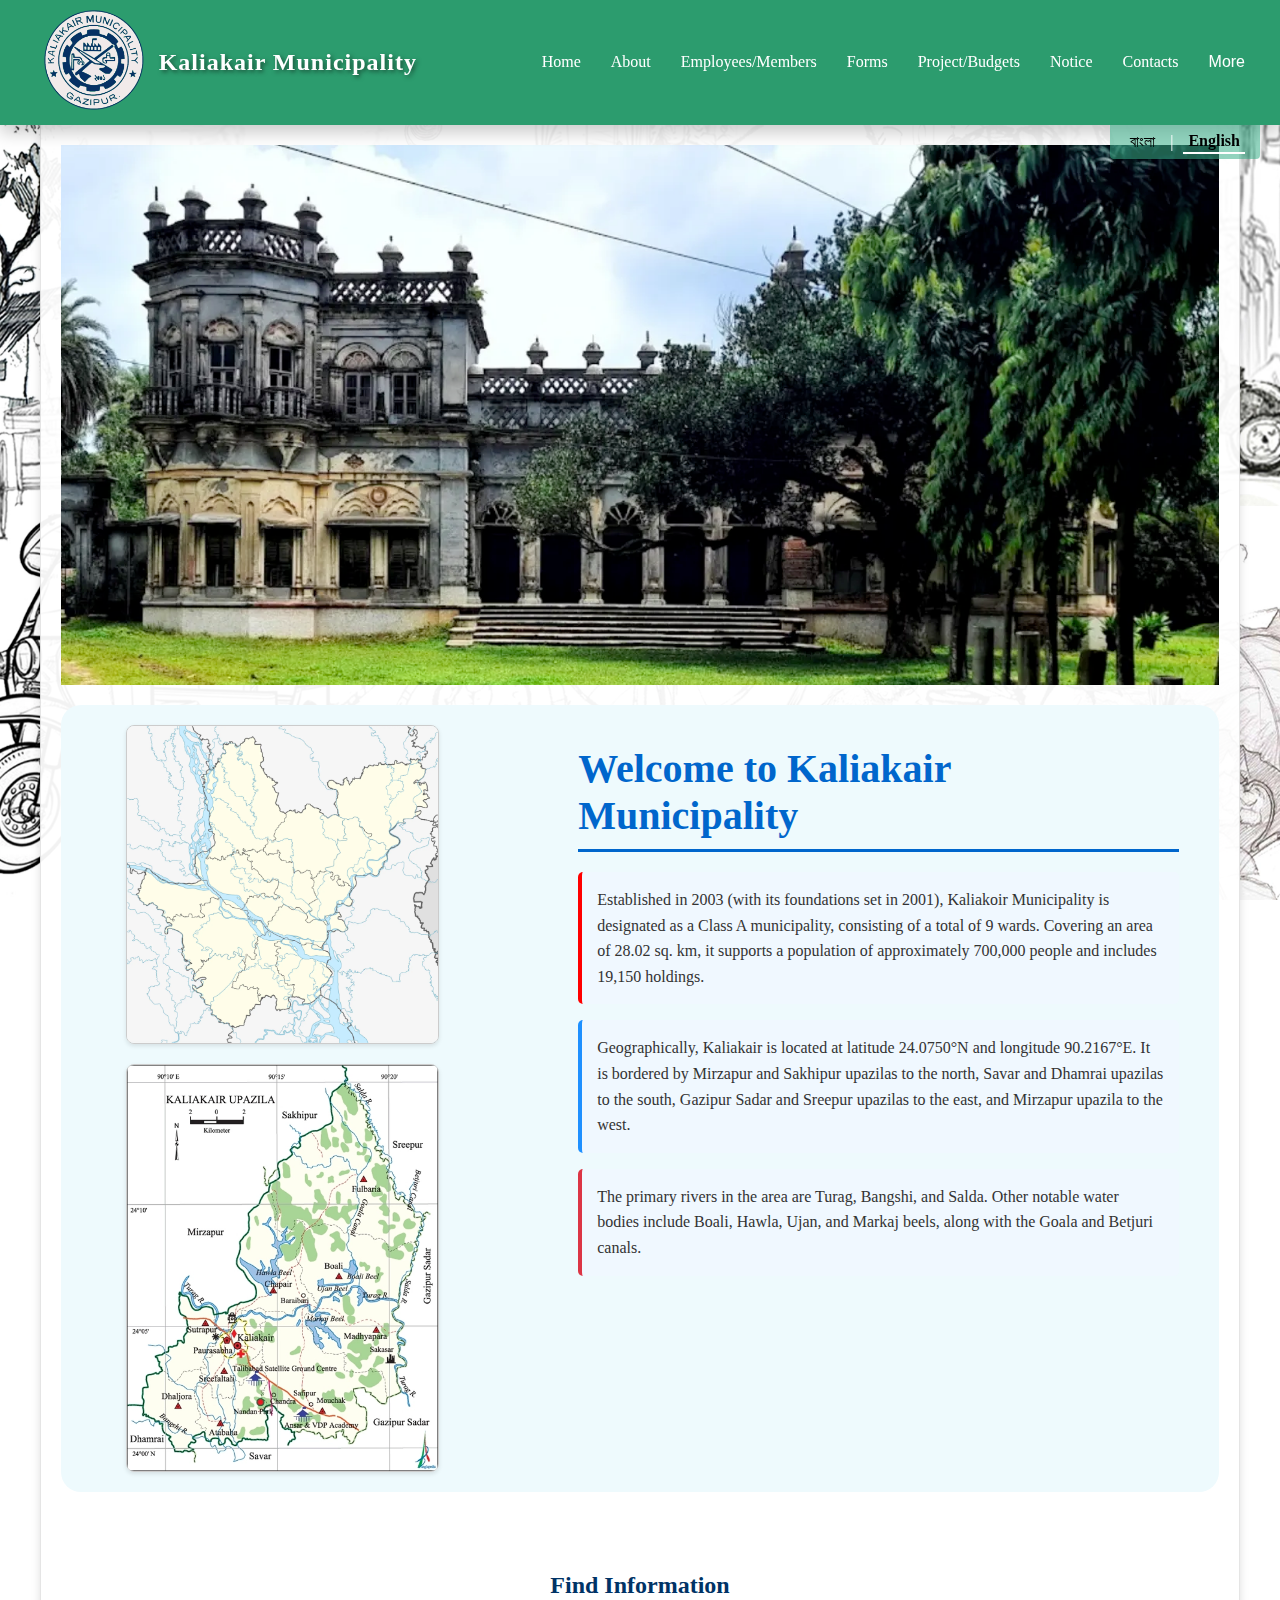
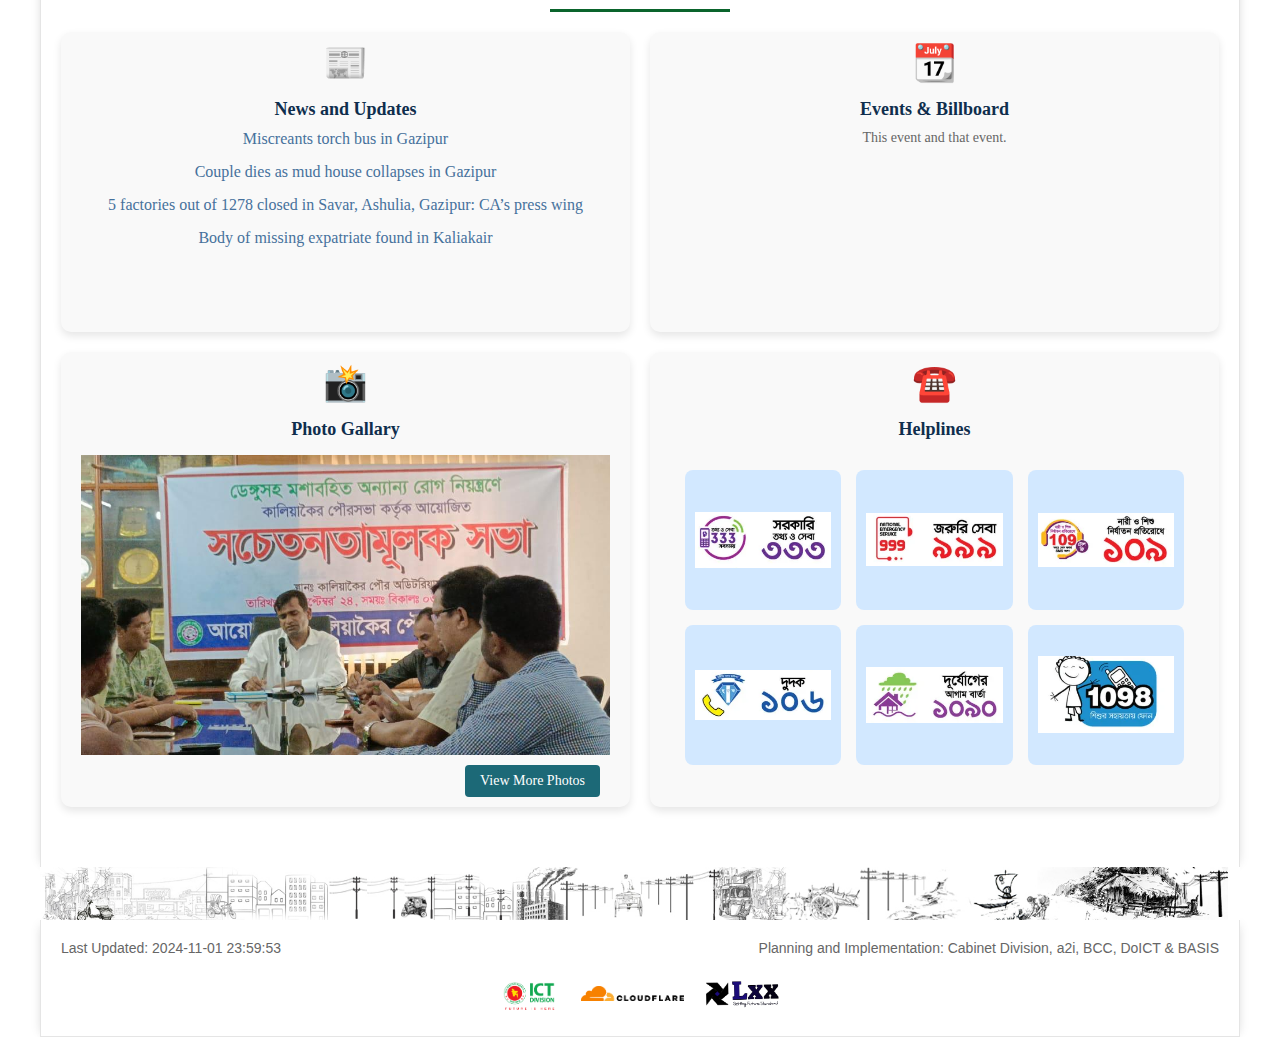
==== commit d24045df: "ebadi test1" ====
--- a/index.html
+++ b/index.html
@@ -196,11 +196,13 @@
               <div class="helpline-item">
                 <img
                   src="Assets/HelplineImages/106.png"
-                  alt="Anti Corruption Helpline"
-                  class="helpline-img"
-                />
-              </div>
-
+                  alt="Anti Corruption Helpline" 
+                  class="helpline-img"
+                />
+              </div>
+
+              <!--hi-->
+              
               <div class="helpline-item">
                 <img
                   src="Assets/HelplineImages/1090.png"
--- a/styles/footer.css
+++ b/styles/footer.css
@@ -53,8 +53,18 @@
 }
 
 .footer-bottom img {
+  height: 40px;
+  margin: 10px;
+}
+
+.footer-bottom2 img{
+  height: 15px;
+  margin: 10px;
+}
+
+.footer-bottom3 img{
   height: 30px;
-  margin: 5px;
+  margin: 10px;
 }
 
 /* target footer when it's within the same page as employee-table-container */
